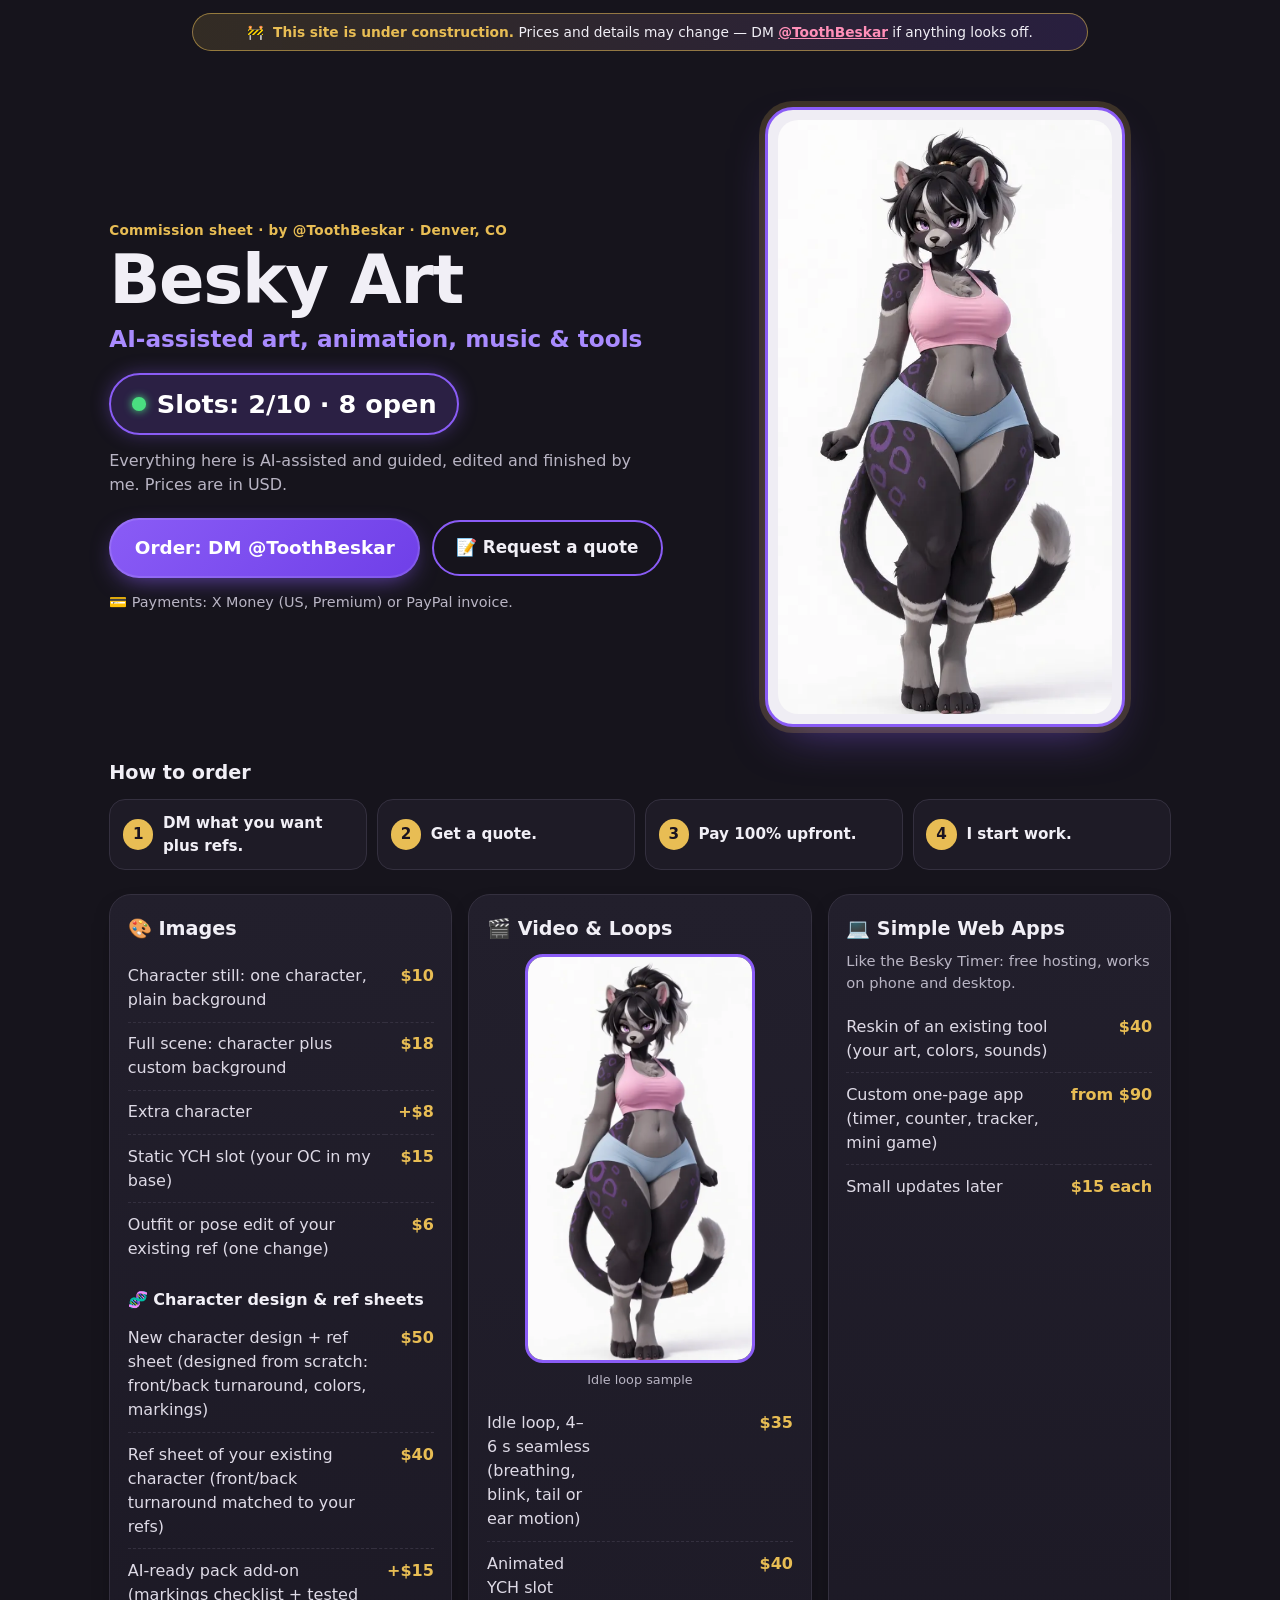
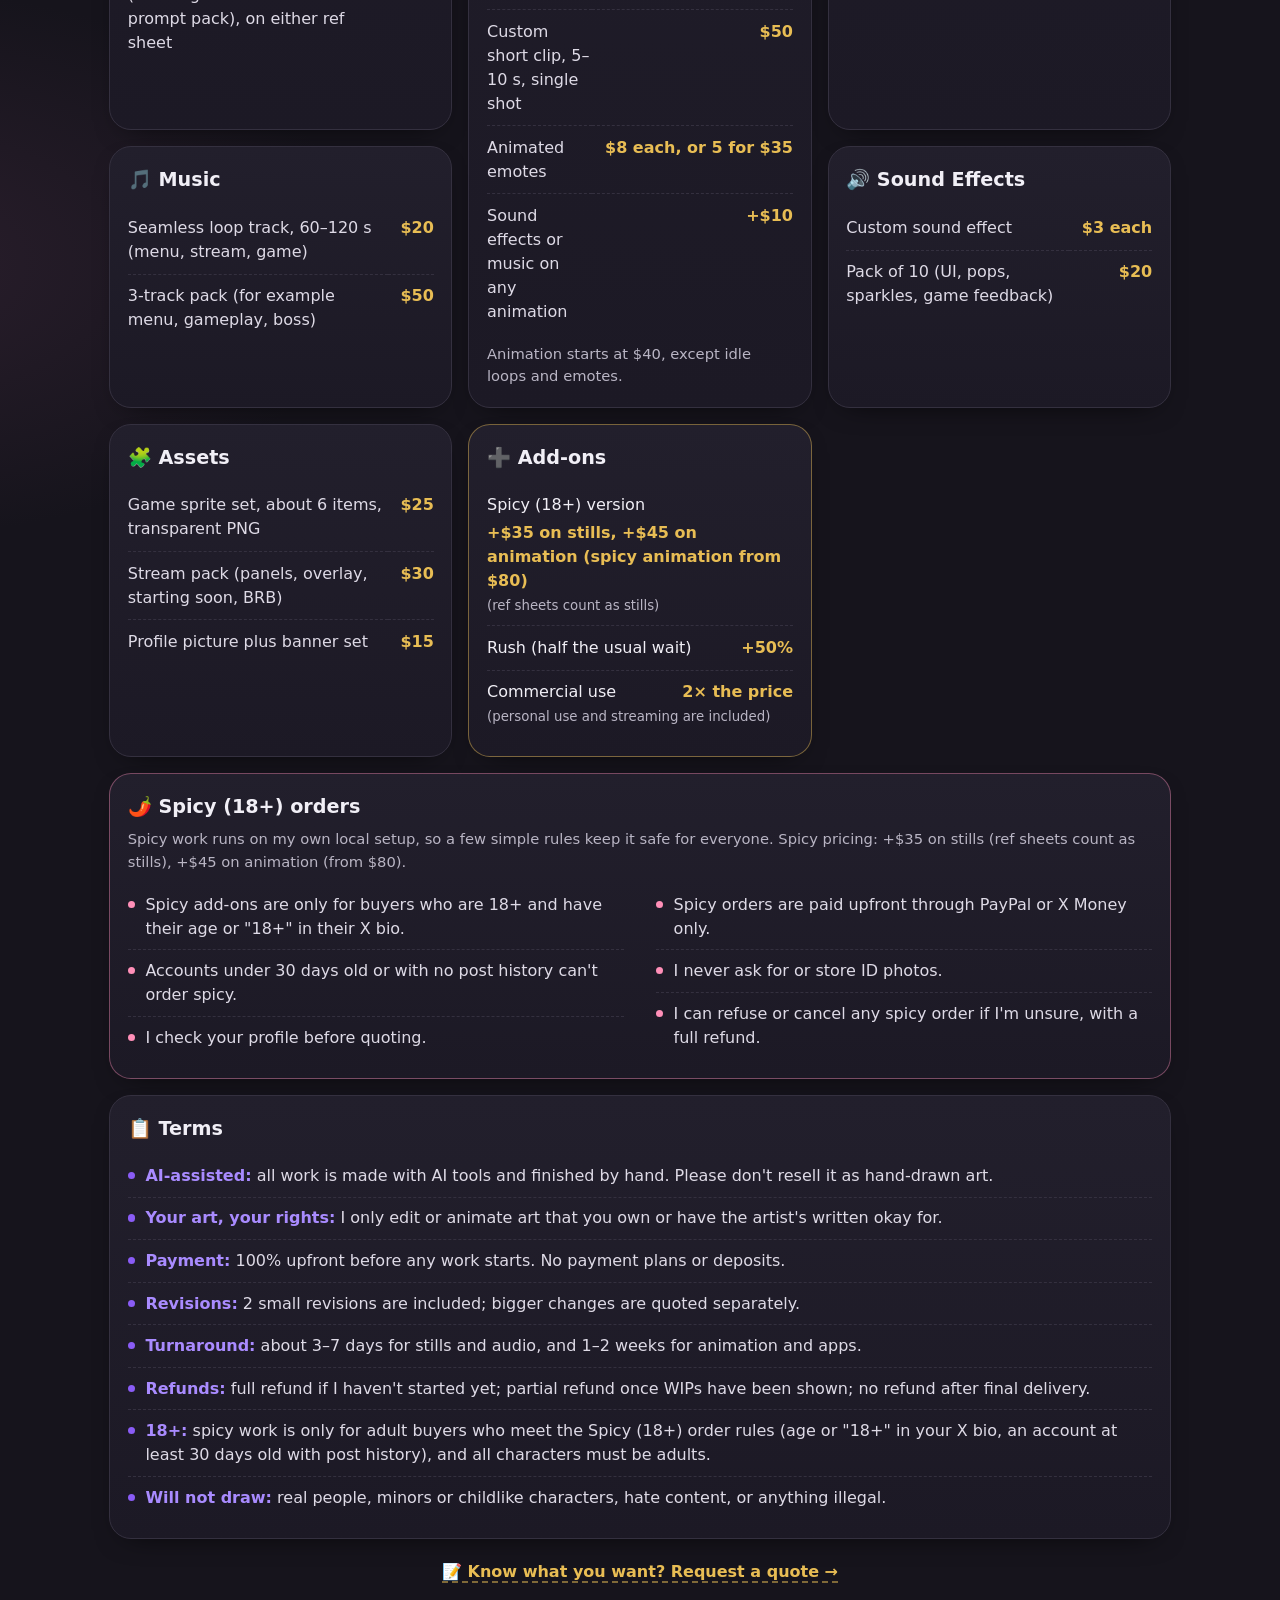
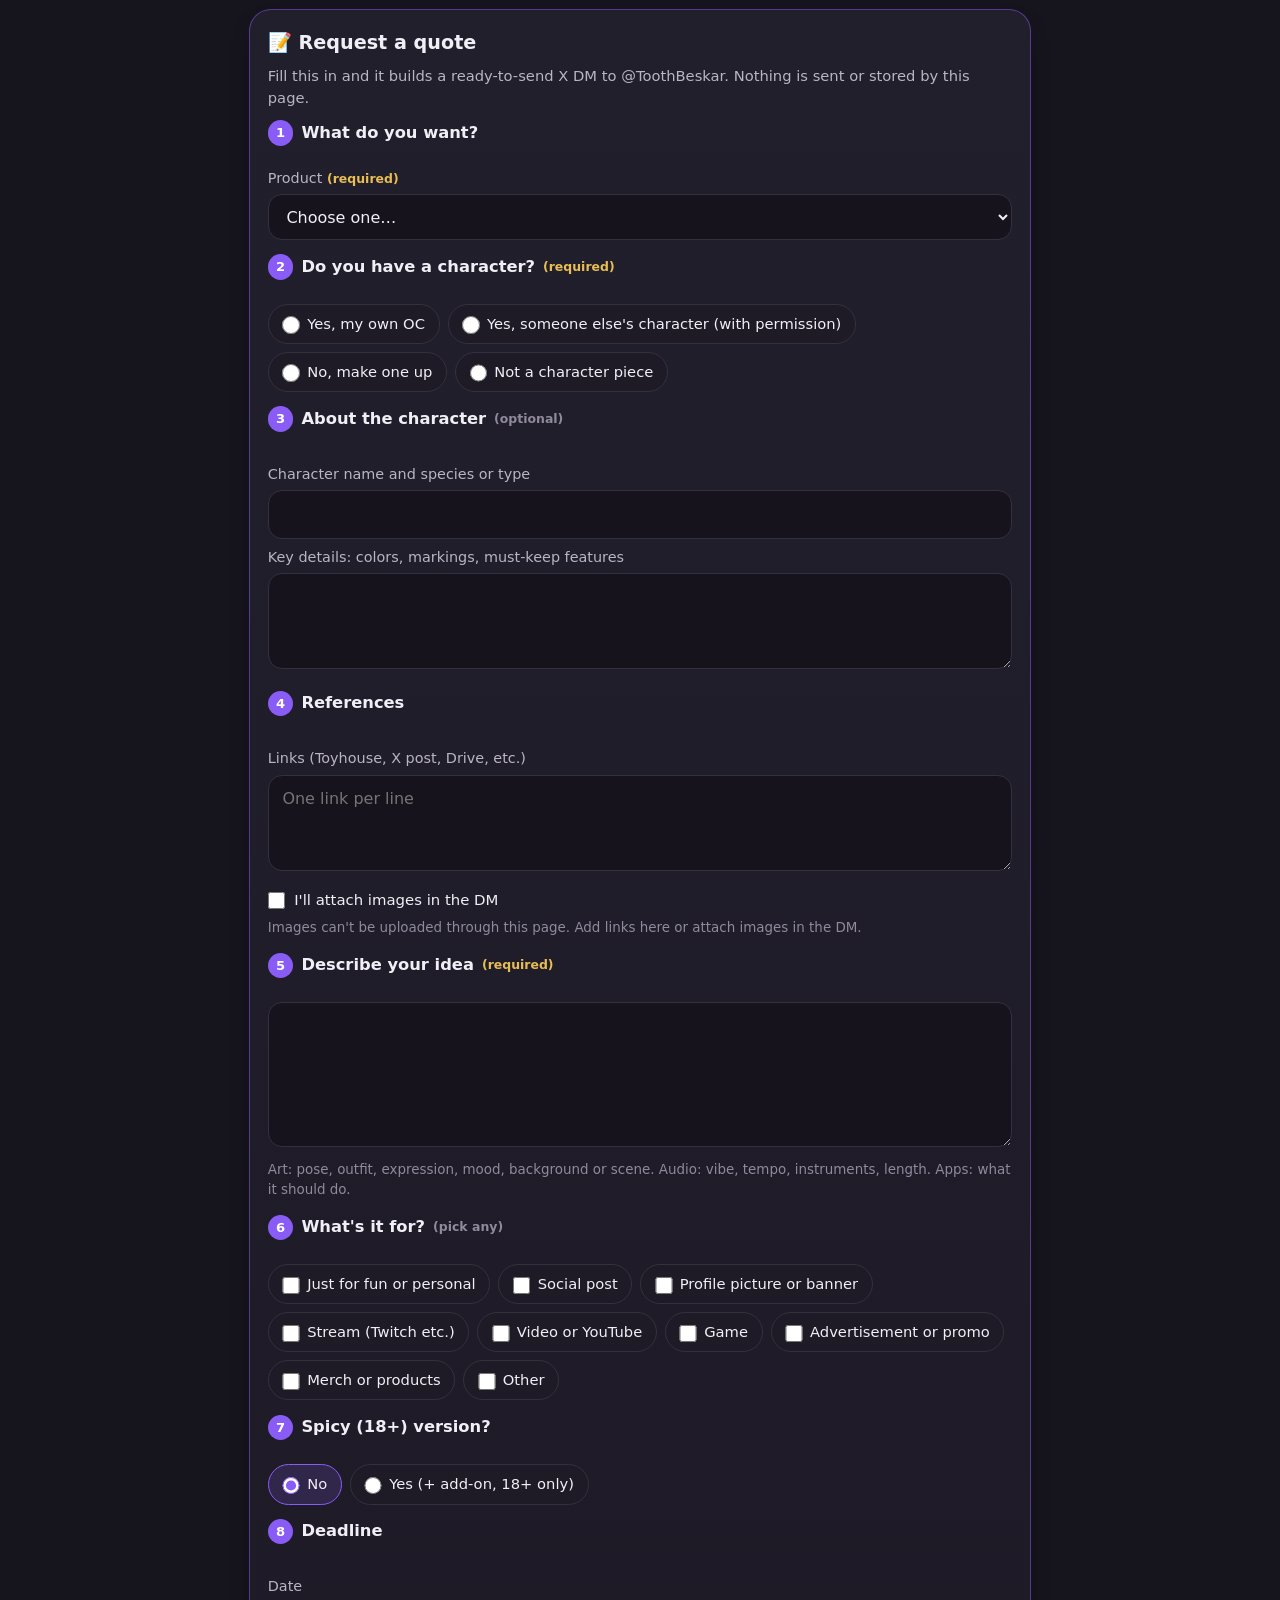
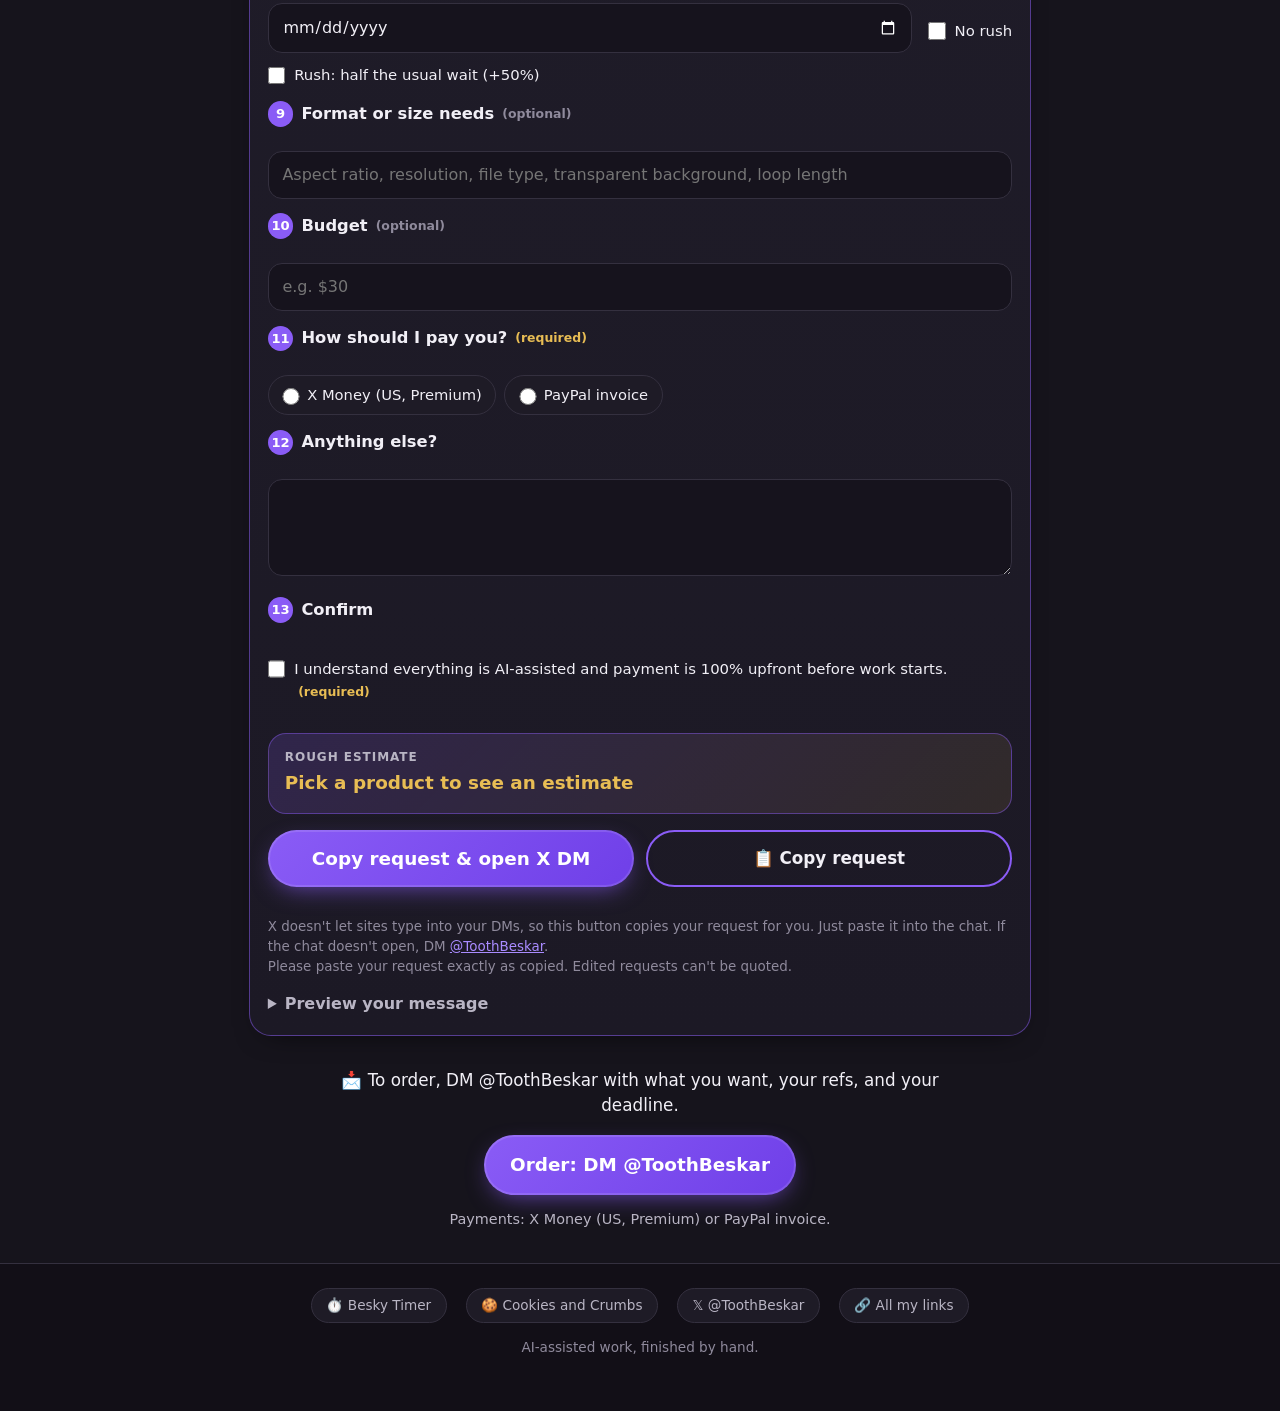
==== index.html @ c4a3418b "Add 'under construction' banner at top of page" ====
<!doctype html>
<html lang="en">
<head>
<meta charset="utf-8">
<meta name="viewport" content="width=device-width, initial-scale=1, viewport-fit=cover">
<title>Besky Art · Commissions</title>
<meta name="description" content="AI-assisted art, animation, music & tools by @ToothBeskar. Stills from $10, idle loops, YCHs, emotes, web apps, music, sound effects and assets. DM @ToothBeskar to order.">
<meta name="theme-color" content="#16141c">
<meta name="robots" content="index,follow">
<link rel="canonical" href="https://beskartooth.github.io/commissions/">
<link rel="icon" href="assets/icon.png" type="image/png">
<meta property="og:type" content="website">
<meta property="og:site_name" content="Besky Art">
<meta property="og:title" content="Besky Art · Commissions">
<meta property="og:description" content="AI-assisted art, animation, music & tools by @ToothBeskar. DM to order.">
<meta property="og:url" content="https://beskartooth.github.io/commissions/">
<meta property="og:image" content="https://beskartooth.github.io/commissions/assets/og-image.jpg?v=2">
<meta property="og:image:width" content="1200">
<meta property="og:image:height" content="630">
<meta property="og:image:alt" content="Besky Art commission sheet: AI-assisted art, animation, music & tools">
<meta name="twitter:card" content="summary_large_image">
<meta name="twitter:site" content="@ToothBeskar">
<meta name="twitter:creator" content="@ToothBeskar">
<meta name="twitter:title" content="Besky Art · Commissions">
<meta name="twitter:description" content="AI-assisted art, animation, music & tools by @ToothBeskar. DM to order.">
<meta name="twitter:image" content="https://beskartooth.github.io/commissions/assets/og-image.jpg?v=2">
<link rel="preload" as="image" href="assets/besky-hero-540.webp" imagesrcset="assets/besky-hero-540.webp 540w, assets/besky-hero.webp 720w" imagesizes="(min-width: 900px) 360px, 70vw">
<link rel="stylesheet" href="style.css">
</head>
<body>

<div class="construction" role="note"><span aria-hidden="true">🚧</span> <span><b>This site is under construction.</b> Prices and details may change — DM <a href="https://x.com/ToothBeskar" target="_blank" rel="noopener">@ToothBeskar</a> if anything looks off.</span></div>

<header class="hero">
  <div class="hero-text">
    <p class="kicker">Commission sheet · by @ToothBeskar · Denver, CO</p>
    <h1>Besky Art</h1>
    <p class="tagline">AI-assisted art, animation, music &amp; tools</p>
    <p class="slots" id="slots" aria-live="polite"><span class="slots-dot"></span><span id="slots-text">Slots: 2/10</span></p>
    <p class="lead">Everything here is AI-assisted and guided, edited and finished by me. Prices are in USD.</p>
    <div class="hero-actions">
      <a class="cta" href="https://x.com/ToothBeskar" target="_blank" rel="noopener">Order: DM @ToothBeskar</a>
      <a class="ghost" href="#quote">📝 Request a quote</a>
    </div>
    <p class="pay-note">💳 Payments: X Money (US, Premium) or PayPal invoice.</p>
  </div>
  <figure class="hero-art">
    <img src="assets/besky-hero-540.webp" srcset="assets/besky-hero-540.webp 540w, assets/besky-hero.webp 720w" sizes="(min-width: 900px) 360px, 70vw" width="540" height="960" alt="Besky, a charcoal-furred character with purple rosettes, a pink tank top and a gold tail band" fetchpriority="high">
  </figure>
</header>

<section class="steps" aria-label="How to order">
  <h2>How to order</h2>
  <ol>
    <li><span>1</span>DM what you want plus refs.</li>
    <li><span>2</span>Get a quote.</li>
    <li><span>3</span>Pay 100% upfront.</li>
    <li><span>4</span>I start work.</li>
  </ol>
</section>

<main class="grid">
  <section class="card">
    <h2>🎨 Images</h2>
    <table>
      <tr><td>Character still: one character, plain background</td><td>$10</td></tr>
      <tr><td>Full scene: character plus custom background</td><td>$18</td></tr>
      <tr><td>Extra character</td><td>+$8</td></tr>
      <tr><td>Static YCH slot (your OC in my base)</td><td>$15</td></tr>
      <tr><td>Outfit or pose edit of your existing ref (one change)</td><td>$6</td></tr>
    </table>
    <h3 class="subhead">🧬 Character design &amp; ref sheets</h3>
    <table>
      <tr><td>New character design + ref sheet (designed from scratch: front/back turnaround, colors, markings)</td><td>$50</td></tr>
      <tr><td>Ref sheet of your existing character (front/back turnaround matched to your refs)</td><td>$40</td></tr>
      <tr><td>AI-ready pack add-on (markings checklist + tested prompt pack), on either ref sheet</td><td>+$15</td></tr>
    </table>
  </section>

  <section class="card card-video">
    <h2>🎬 Video &amp; Loops</h2>
    <figure class="sample">
      <video src="assets/idle-loop.mp4" poster="assets/idle-loop-poster.webp" autoplay muted loop playsinline preload="auto" width="720" height="1280" aria-label="Idle loop sample"></video>
      <figcaption>Idle loop sample</figcaption>
    </figure>
    <table>
      <tr><td>Idle loop, 4–6 s seamless (breathing, blink, tail or ear motion)</td><td>$35</td></tr>
      <tr><td>Animated YCH slot</td><td>$40</td></tr>
      <tr><td>Custom short clip, 5–10 s, single shot</td><td>$50</td></tr>
      <tr><td>Animated emotes</td><td>$8 each, or 5 for $35</td></tr>
      <tr><td>Sound effects or music on any animation</td><td>+$10</td></tr>
    </table>
    <p class="sub note">Animation starts at $40, except idle loops and emotes.</p>
  </section>

  <section class="card">
    <h2>💻 Simple Web Apps</h2>
    <p class="sub">Like the Besky Timer: free hosting, works on phone and desktop.</p>
    <table>
      <tr><td>Reskin of an existing tool (your art, colors, sounds)</td><td>$40</td></tr>
      <tr><td>Custom one-page app (timer, counter, tracker, mini game)</td><td>from $90</td></tr>
      <tr><td>Small updates later</td><td>$15 each</td></tr>
    </table>
  </section>

  <section class="card">
    <h2>🎵 Music</h2>
    <table>
      <tr><td>Seamless loop track, 60–120 s (menu, stream, game)</td><td>$20</td></tr>
      <tr><td>3-track pack (for example menu, gameplay, boss)</td><td>$50</td></tr>
    </table>
  </section>

  <section class="card">
    <h2>🔊 Sound Effects</h2>
    <table>
      <tr><td>Custom sound effect</td><td>$3 each</td></tr>
      <tr><td>Pack of 10 (UI, pops, sparkles, game feedback)</td><td>$20</td></tr>
    </table>
  </section>

  <section class="card">
    <h2>🧩 Assets</h2>
    <table>
      <tr><td>Game sprite set, about 6 items, transparent PNG</td><td>$25</td></tr>
      <tr><td>Stream pack (panels, overlay, starting soon, BRB)</td><td>$30</td></tr>
      <tr><td>Profile picture plus banner set</td><td>$15</td></tr>
    </table>
  </section>

  <section class="card card-gold">
    <h2>➕ Add-ons</h2>
    <ul class="addons">
      <li><span>Spicy (18+) version</span><b>+$35 on stills, +$45 on animation (spicy animation from $80)</b><small>(ref sheets count as stills)</small></li>
      <li><span>Rush (half the usual wait)</span><b>+50%</b></li>
      <li><span>Commercial use</span><b>2× the price</b><small>(personal use and streaming are included)</small></li>
    </ul>
  </section>

  <section class="card card-spicy" id="spicy-rules" aria-labelledby="spicy-rules-title">
    <h2 id="spicy-rules-title">🌶️ Spicy (18+) orders</h2>
    <p class="sub">Spicy work runs on my own local setup, so a few simple rules keep it safe for everyone. Spicy pricing: +$35 on stills (ref sheets count as stills), +$45 on animation (from $80).</p>
    <ul class="terms">
      <li>Spicy add-ons are only for buyers who are 18+ and have their age or "18+" in their X bio.</li>
      <li>Accounts under 30 days old or with no post history can't order spicy.</li>
      <li>I check your profile before quoting.</li>
      <li>Spicy orders are paid upfront through PayPal or X Money only.</li>
      <li>I never ask for or store ID photos.</li>
      <li>I can refuse or cancel any spicy order if I'm unsure, with a full refund.</li>
    </ul>
  </section>

  <section class="card card-wide card-terms">
    <h2>📋 Terms</h2>
    <ul class="terms">
      <li><b>AI-assisted:</b> all work is made with AI tools and finished by hand. Please don't resell it as hand-drawn art.</li>
      <li><b>Your art, your rights:</b> I only edit or animate art that you own or have the artist's written okay for.</li>
      <li><b>Payment:</b> 100% upfront before any work starts. No payment plans or deposits.</li>
      <li><b>Revisions:</b> 2 small revisions are included; bigger changes are quoted separately.</li>
      <li><b>Turnaround:</b> about 3–7 days for stills and audio, and 1–2 weeks for animation and apps.</li>
      <li><b>Refunds:</b> full refund if I haven't started yet; partial refund once WIPs have been shown; no refund after final delivery.</li>
      <li><b>18+:</b> spicy work is only for adult buyers who meet the Spicy (18+) order rules (age or "18+" in your X bio, an account at least 30 days old with post history), and all characters must be adults.</li>
      <li><b>Will not draw:</b> real people, minors or childlike characters, hate content, or anything illegal.</li>
    </ul>
  </section>
</main>

<p class="to-quote"><a href="#quote">📝 Know what you want? Request a quote →</a></p>

<section class="quote" id="quote" aria-labelledby="quote-title">
  <div class="card quote-card">
    <h2 id="quote-title">📝 Request a quote</h2>
    <p class="sub">Fill this in and it builds a ready-to-send X DM to @ToothBeskar. Nothing is sent or stored by this page.</p>
    <form id="quote-form" novalidate>

      <fieldset class="q">
        <legend><span class="qn">1</span> What do you want?</legend>
        <label for="q-product">Product <span class="req">(required)</span></label>
        <select id="q-product" name="product" required>
          <option value="">Choose one…</option>
          <optgroup label="🎨 Images">
            <option value="img-still">Character still: one character, plain background</option>
            <option value="img-scene">Full scene: character plus custom background</option>
            <option value="img-ych">Static YCH slot (your OC in my base)</option>
            <option value="img-edit">Outfit or pose edit of your existing ref (one change)</option>
            <option value="img-design">New character design + ref sheet (designed from scratch: front/back turnaround, colors, markings)</option>
            <option value="img-refsheet">Ref sheet of your existing character (front/back turnaround matched to your refs)</option>
          </optgroup>
          <optgroup label="🎬 Video &amp; Loops">
            <option value="vid-idle">Idle loop, 4–6 s seamless (breathing, blink, tail or ear motion)</option>
            <option value="vid-ych">Animated YCH slot</option>
            <option value="vid-clip">Custom short clip, 5–10 s, single shot</option>
            <option value="vid-emote">Animated emotes</option>
          </optgroup>
          <optgroup label="💻 Simple Web Apps">
            <option value="app-reskin">Reskin of an existing tool (your art, colors, sounds)</option>
            <option value="app-custom">Custom one-page app (timer, counter, tracker, mini game)</option>
            <option value="app-update">Small updates later</option>
          </optgroup>
          <optgroup label="🎵 Music">
            <option value="mus-loop">Seamless loop track, 60–120 s (menu, stream, game)</option>
            <option value="mus-pack">3-track pack (for example menu, gameplay, boss)</option>
          </optgroup>
          <optgroup label="🔊 Sound Effects">
            <option value="sfx-one">Custom sound effect</option>
            <option value="sfx-pack">Pack of 10 (UI, pops, sparkles, game feedback)</option>
          </optgroup>
          <optgroup label="🧩 Assets">
            <option value="ast-sprite">Game sprite set, about 6 items, transparent PNG</option>
            <option value="ast-stream">Stream pack (panels, overlay, starting soon, BRB)</option>
            <option value="ast-pfp">Profile picture plus banner set</option>
          </optgroup>
          <optgroup label="❓ Other or not sure">
            <option value="other">Other or not sure</option>
          </optgroup>
        </select>
        <div class="field" id="qty-wrap" hidden>
          <label for="q-qty" id="qty-label">How many?</label>
          <input id="q-qty" name="qty" type="number" inputmode="numeric" min="1" max="99" step="1" value="1">
          <p class="hint" id="qty-hint"></p>
        </div>
        <label class="check" id="ai-wrap" hidden><input type="checkbox" id="q-ai" name="ai"> <span>Add the AI-ready pack (markings checklist + tested prompt pack) (+$15)</span></label>
        <label class="check" id="av-wrap" hidden><input type="checkbox" id="q-av" name="av"> <span>Add sound effects or music to the animation (+$10)</span></label>
      </fieldset>

      <fieldset class="q">
        <legend><span class="qn">2</span> Do you have a character? <span class="req">(required)</span></legend>
        <div class="choices">
          <label class="pill"><input type="radio" name="character" value="Yes, my own OC" required> Yes, my own OC</label>
          <label class="pill"><input type="radio" name="character" value="Yes, someone else's character (with permission)"> Yes, someone else's character (with permission)</label>
          <label class="pill"><input type="radio" name="character" value="No, make one up"> No, make one up</label>
          <label class="pill"><input type="radio" name="character" value="Not a character piece"> Not a character piece</label>
        </div>
        <label class="check" id="perm-wrap" hidden><input type="checkbox" id="q-perm" name="perm"> <span>I have the owner's permission <span class="req">(required)</span></span></label>
      </fieldset>

      <fieldset class="q" id="char-fields">
        <legend><span class="qn">3</span> About the character <span class="opt">(optional)</span></legend>
        <label for="q-name">Character name and species or type</label>
        <input id="q-name" name="name" type="text" maxlength="120" autocomplete="off">
        <label for="q-details">Key details: colors, markings, must-keep features</label>
        <textarea id="q-details" name="details" rows="3" maxlength="1500"></textarea>
      </fieldset>

      <fieldset class="q">
        <legend><span class="qn">4</span> References</legend>
        <label for="q-refs">Links (Toyhouse, X post, Drive, etc.)</label>
        <textarea id="q-refs" name="refs" rows="3" maxlength="1500" placeholder="One link per line"></textarea>
        <label class="check"><input type="checkbox" id="q-attach" name="attach"> <span>I'll attach images in the DM</span></label>
        <p class="hint">Images can't be uploaded through this page. Add links here or attach images in the DM.</p>
      </fieldset>

      <fieldset class="q">
        <legend><span class="qn">5</span> Describe your idea <span class="req">(required)</span></legend>
        <label for="q-idea" class="sr-only">Describe your idea</label>
        <textarea id="q-idea" name="idea" rows="5" maxlength="3000" required aria-describedby="idea-hint"></textarea>
        <p class="hint" id="idea-hint">Art: pose, outfit, expression, mood, background or scene. Audio: vibe, tempo, instruments, length. Apps: what it should do.</p>
      </fieldset>

      <fieldset class="q">
        <legend><span class="qn">6</span> What's it for? <span class="opt">(pick any)</span></legend>
        <div class="choices">
          <label class="pill"><input type="checkbox" name="use" value="Just for fun or personal"> Just for fun or personal</label>
          <label class="pill"><input type="checkbox" name="use" value="Social post"> Social post</label>
          <label class="pill"><input type="checkbox" name="use" value="Profile picture or banner"> Profile picture or banner</label>
          <label class="pill"><input type="checkbox" name="use" value="Stream (Twitch etc.)"> Stream (Twitch etc.)</label>
          <label class="pill"><input type="checkbox" name="use" value="Video or YouTube"> Video or YouTube</label>
          <label class="pill"><input type="checkbox" name="use" value="Game" data-commercial> Game</label>
          <label class="pill"><input type="checkbox" name="use" value="Advertisement or promo" data-commercial> Advertisement or promo</label>
          <label class="pill"><input type="checkbox" name="use" value="Merch or products" data-commercial> Merch or products</label>
          <label class="pill"><input type="checkbox" name="use" value="Other"> Other</label>
        </div>
        <p class="notice" id="commercial-note" role="status" hidden>💼 Commercial use is 2× the price.</p>
      </fieldset>

      <fieldset class="q">
        <legend><span class="qn">7</span> Spicy (18+) version?</legend>
        <div class="choices">
          <label class="pill"><input type="radio" name="spicy" value="no" checked> No</label>
          <label class="pill"><input type="radio" name="spicy" value="yes"> Yes (+ add-on, 18+ only)</label>
        </div>
        <div class="spicy-checks" id="spicy-checks" hidden>
          <p class="hint">Quick checks for spicy orders. I look at your profile before quoting, and I never ask for ID. <a href="#spicy-rules">See the rules</a>.</p>
          <label class="check" id="adult-wrap" hidden><input type="checkbox" id="q-adult" name="adult"> <span>I am 18+ and all characters are adults. <span class="req">(required)</span></span></label>
          <label class="check" id="bio-wrap" hidden><input type="checkbox" id="q-bio" name="bio"> <span>My X bio shows my age or 18+ <span class="req">(required)</span></span></label>
          <label class="check" id="acct-wrap" hidden><input type="checkbox" id="q-acct" name="acct"> <span>My X account is at least 30 days old <span class="req">(required)</span></span></label>
          <div class="field" id="handle-wrap" hidden>
            <label for="q-handle">Your X handle <span class="req">(required for spicy)</span></label>
            <input id="q-handle" name="handle" type="text" inputmode="text" autocomplete="off" autocapitalize="off" spellcheck="false" maxlength="16" placeholder="@yourhandle" pattern="@?[A-Za-z0-9_]{1,15}" title="Your X handle, like @yourhandle (letters, numbers or _ only)">
          </div>
        </div>
      </fieldset>

      <fieldset class="q">
        <legend><span class="qn">8</span> Deadline</legend>
        <div class="row">
          <div class="field grow">
            <label for="q-date">Date</label>
            <input id="q-date" name="date" type="date">
          </div>
          <label class="check"><input type="checkbox" id="q-norush" name="norush"> <span>No rush</span></label>
        </div>
        <label class="check"><input type="checkbox" id="q-rush" name="rush"> <span>Rush: half the usual wait (+50%)</span></label>
      </fieldset>

      <fieldset class="q">
        <legend><span class="qn">9</span> Format or size needs <span class="opt">(optional)</span></legend>
        <label for="q-format" class="sr-only">Format or size needs</label>
        <input id="q-format" name="format" type="text" maxlength="300" placeholder="Aspect ratio, resolution, file type, transparent background, loop length">
      </fieldset>

      <fieldset class="q">
        <legend><span class="qn">10</span> Budget <span class="opt">(optional)</span></legend>
        <label for="q-budget" class="sr-only">Budget</label>
        <input id="q-budget" name="budget" type="text" maxlength="60" placeholder="e.g. $30">
      </fieldset>

      <fieldset class="q">
        <legend><span class="qn">11</span> How should I pay you? <span class="req">(required)</span></legend>
        <div class="choices">
          <label class="pill"><input type="radio" name="pay" value="X Money (US, Premium)" required> X Money (US, Premium)</label>
          <label class="pill"><input type="radio" name="pay" value="PayPal invoice"> PayPal invoice</label>
        </div>
      </fieldset>

      <fieldset class="q">
        <legend><span class="qn">12</span> Anything else?</legend>
        <label for="q-notes" class="sr-only">Anything else?</label>
        <textarea id="q-notes" name="notes" rows="3" maxlength="1500"></textarea>
      </fieldset>

      <fieldset class="q">
        <legend><span class="qn">13</span> Confirm</legend>
        <label class="check"><input type="checkbox" id="q-ack" name="ack" required> <span>I understand everything is AI-assisted and payment is 100% upfront before work starts. <span class="req">(required)</span></span></label>
      </fieldset>

      <div class="estimate" id="estimate" aria-live="polite">
        <span class="est-label">Rough estimate</span>
        <strong id="est-text">Pick a product to see an estimate</strong>
        <small id="est-detail"></small>
      </div>

      <p class="form-error" id="form-error" role="alert" hidden></p>
      <p class="notice" id="trim-note" hidden></p>

      <div class="actions">
        <button type="submit" class="cta">Copy request &amp; open X DM</button>
        <button type="button" class="ghost" id="copy-btn">📋 Copy request</button>
      </div>
      <p class="copy-status" id="copy-status" role="status" aria-live="polite"></p>
      <p class="hint fallback">X doesn't let sites type into your DMs, so this button copies your request for you. Just paste it into the chat. If the chat doesn't open, DM <a href="https://x.com/ToothBeskar" target="_blank" rel="noopener">@ToothBeskar</a>.<br>Please paste your request exactly as copied. Edited requests can't be quoted.</p>

      <details class="preview">
        <summary>Preview your message</summary>
        <pre id="dm-preview"></pre>
      </details>
    </form>
  </div>
</section>

<section class="order">
  <p>📩 To order, DM @ToothBeskar with what you want, your refs, and your deadline.</p>
  <a class="cta" href="https://x.com/ToothBeskar" target="_blank" rel="noopener">Order: DM @ToothBeskar</a>
  <p class="pay-note">Payments: X Money (US, Premium) or PayPal invoice.</p>
</section>

<footer>
  <nav>
    <a href="https://beskartooth.github.io/Besky-Timer/">⏱️ Besky Timer</a>
    <a href="https://beskartooth.github.io/cookies-and-crumbs/">🍪 Cookies and Crumbs</a>
    <a href="https://x.com/ToothBeskar" target="_blank" rel="noopener">𝕏 @ToothBeskar</a>
    <a href="https://beskartooth.github.io/">🔗 All my links</a>
  </nav>
  <p>AI-assisted work, finished by hand.</p>
</footer>
<script src="pricing.js" defer></script>
<script src="quote.js" defer></script>
<script>
/* Live slots: edit slots.json ({"taken":N,"total":M,"open":true/false}) to update. */
fetch('slots.json?'+Date.now()).then(function(r){return r.json()}).then(function(d){
  var el=document.getElementById('slots'),t=document.getElementById('slots-text');
  var full=!d.open||d.taken>=d.total;
  t.textContent=full?('Slots full: '+d.taken+'/'+d.total+' · commissions closed for now'):('Slots: '+d.taken+'/'+d.total+' · '+(d.total-d.taken)+' open');
  el.classList.toggle('full',full);
}).catch(function(){});
</script>
</body>
</html>
---- style.css ----
:root{
  --bg:#16141c; --bg2:#1e1b26; --card:#221f2c; --line:#34303f;
  --text:#f1eff6; --soft:#b9b5c4; --gray:#8f8a9c;
  --purple:#8a5cf6; --purple2:#a98bff; --gold:#e8bd54; --pink:#ff8fb8;
  --r:22px;
}
*{box-sizing:border-box}
html{-webkit-text-size-adjust:100%}
body{margin:0;background:radial-gradient(1200px 600px at 80% -10%,#2a2140 0%,transparent 60%),radial-gradient(900px 500px at -10% 30%,#2a1e2c 0%,transparent 55%),var(--bg);
  color:var(--text);font:16px/1.5 ui-rounded,"SF Pro Rounded","Nunito","Segoe UI",system-ui,-apple-system,Roboto,sans-serif;}
a{color:var(--purple2)}
.topbar{font-size:.8rem;color:var(--soft);text-align:center;padding:.5rem 1rem;background:#120f17;border-bottom:1px solid var(--line)}
.badge18{display:inline-block;background:var(--pink);color:#1a1020;font-weight:800;border-radius:999px;padding:.05rem .5rem;font-size:.75rem;margin-right:.3rem;vertical-align:1px}
.hero{max-width:1100px;margin:0 auto;padding:2rem 1.2rem 1rem;display:grid;gap:1.5rem;align-items:center}
.kicker{margin:0;color:var(--gold);font-size:.85rem;font-weight:700;letter-spacing:.02em}
h1{font-size:clamp(2.4rem,9vw,4.2rem);line-height:1.05;margin:.3rem 0 .4rem;letter-spacing:-.02em}
.tagline{font-size:clamp(1.1rem,4.4vw,1.45rem);color:var(--purple2);font-weight:700;margin:0 0 .6rem}
.lead{color:var(--soft);margin:0 0 1.3rem;max-width:34rem}
.cta{display:inline-block;background:linear-gradient(135deg,var(--purple),#6f3fe8);color:#fff;text-decoration:none;font-weight:800;font-size:1.15rem;
  padding:1rem 1.6rem;border-radius:999px;box-shadow:0 8px 24px -8px rgba(138,92,246,.7),inset 0 0 0 2px rgba(255,255,255,.12);transition:transform .15s}
.cta:hover,.cta:focus-visible{transform:translateY(-2px)}
.cta:focus-visible{outline:3px solid var(--gold);outline-offset:3px}
.pay-note{color:var(--soft);font-size:.9rem;margin:.9rem 0 0}
.hero-art{margin:0 auto;width:min(70vw,340px);background:#efedf4;border-radius:28px;padding:10px;border:3px solid var(--purple);
  box-shadow:0 0 0 6px rgba(232,189,84,.18),0 20px 50px -20px rgba(138,92,246,.6)}
.hero-art img{display:block;width:100%;height:auto;border-radius:20px}
.steps{max-width:1100px;margin:1rem auto 0;padding:0 1.2rem}
.steps h2,.card h2{font-size:1.2rem;margin:0 0 .7rem}
.steps ol{list-style:none;margin:0;padding:0;display:grid;grid-template-columns:1fr 1fr;gap:.6rem}
.steps li{background:var(--bg2);border:1px solid var(--line);border-radius:16px;padding:.75rem .8rem;display:flex;gap:.6rem;align-items:center;font-weight:600;font-size:.95rem}
.steps li span{flex:none;width:1.9rem;height:1.9rem;border-radius:50%;display:grid;place-items:center;background:var(--gold);color:#1a1420;font-weight:900}
.grid{max-width:1100px;margin:1.5rem auto;padding:0 1.2rem;display:grid;gap:1rem}
.card{background:linear-gradient(180deg,var(--card),#1c1925);border:1px solid var(--line);border-radius:var(--r);padding:1.2rem 1.1rem;box-shadow:0 10px 30px -18px #000}
.card h2{color:var(--text)}
.sub{color:var(--soft);margin:-.3rem 0 .7rem;font-size:.92rem}
table{width:100%;border-collapse:collapse}
td{padding:.6rem 0;border-top:1px dashed var(--line);vertical-align:top}
tr:first-child td{border-top:0}
td:last-child{text-align:right;white-space:nowrap;padding-left:.8rem;font-weight:800;color:var(--gold)}
td:first-child{color:#dedae6}
.sample{margin:0 0 .8rem;position:relative}
.sample video{display:block;width:100%;max-width:260px;margin:0 auto;aspect-ratio:9/16;height:auto;object-fit:cover;border-radius:18px;background:#efedf4;border:3px solid var(--purple)}
.sample figcaption{text-align:center;font-size:.8rem;color:var(--soft);margin-top:.4rem}
.card-gold{border-color:rgba(232,189,84,.45)}
.addons,.terms{list-style:none;margin:0;padding:0}
.addons li{display:flex;flex-wrap:wrap;justify-content:space-between;gap:.2rem .8rem;padding:.6rem 0;border-top:1px dashed var(--line)}
.addons li:first-child{border-top:0}
.addons b{color:var(--gold)}
.addons small{flex-basis:100%;color:var(--soft)}
.terms li{padding:.55rem 0 .55rem 1.1rem;position:relative;color:#dedae6;border-top:1px dashed var(--line)}
.terms li:first-child{border-top:0}
.terms li::before{content:"";position:absolute;left:0;top:1.05rem;width:.45rem;height:.45rem;border-radius:50%;background:var(--purple)}
.terms b{color:var(--purple2)}
.order{text-align:center;max-width:700px;margin:2rem auto;padding:0 1.2rem}
.order p:first-child{font-size:1.05rem}
footer{border-top:1px solid var(--line);padding:1.5rem 1.2rem 2.5rem;text-align:center;color:var(--gray);font-size:.85rem;background:#120f17}
footer nav{display:flex;flex-wrap:wrap;justify-content:center;gap:.6rem 1.2rem;margin-bottom:.8rem}
footer nav a{color:var(--soft);text-decoration:none;background:var(--bg2);border:1px solid var(--line);border-radius:999px;padding:.4rem .9rem}
footer nav a:hover{color:var(--text);border-color:var(--purple)}
@media (min-width:700px){
  .steps ol{grid-template-columns:repeat(4,1fr)}
  .grid{grid-template-columns:1fr 1fr}
  .card-wide{grid-column:1/-1}
}
@media (min-width:900px){
  .hero{grid-template-columns:1.3fr 1fr;padding-top:3.5rem}
  .hero-art{width:360px}
  .grid{grid-template-columns:repeat(3,1fr)}
  .card-video{grid-row:span 2}
  .sample video{max-width:230px}
}
@media (prefers-reduced-motion:reduce){.cta{transition:none}}
/* hero buttons */
.hero-actions{display:flex;flex-wrap:wrap;gap:.7rem;align-items:center}
.ghost{display:inline-block;font:inherit;font-weight:800;font-size:1.05rem;color:var(--text);background:transparent;border:2px solid var(--purple);border-radius:999px;padding:.85rem 1.4rem;text-decoration:none;cursor:pointer;transition:transform .15s,background .15s}
.ghost:hover,.ghost:focus-visible{background:rgba(138,92,246,.15);transform:translateY(-2px)}
.ghost:focus-visible{outline:3px solid var(--gold);outline-offset:3px}
button.cta{border:0;cursor:pointer;font-family:inherit}
.to-quote{max-width:1100px;margin:-.2rem auto 0;padding:0 1.2rem;text-align:center}
.to-quote a{color:var(--gold);font-weight:800;text-decoration:none;border-bottom:2px dashed rgba(232,189,84,.5)}
/* quote form */
.quote{max-width:820px;margin:1.6rem auto 0;padding:0 1.2rem;scroll-margin-top:1rem}
.quote-card{border-color:rgba(138,92,246,.5)}
.q{border:0;margin:0;padding:.9rem 0;min-width:0}
.q:first-of-type{padding-top:.3rem}
.check .req{margin-left:.25rem}
.q[hidden]{display:none}
legend{font-weight:800;font-size:1.02rem;padding:0;margin-bottom:.6rem;display:flex;align-items:center;gap:.5rem;flex-wrap:wrap}
.qn{flex:none;width:1.6rem;height:1.6rem;border-radius:50%;display:inline-grid;place-items:center;background:var(--purple);color:#fff;font-size:.82rem}
.req{color:var(--gold);font-weight:600;font-size:.78rem}
.opt{color:var(--gray);font-weight:600;font-size:.78rem}
.q label:not(.pill):not(.check){display:block;font-size:.9rem;color:var(--soft);margin:.5rem 0 .3rem}
input[type=text],input[type=number],input[type=date],select,textarea{width:100%;font:inherit;font-size:16px;color:var(--text);background:#16131d;border:1.5px solid var(--line);border-radius:14px;padding:.7rem .85rem;color-scheme:dark}
textarea{resize:vertical;min-height:4.5rem}
input:focus,select:focus,textarea:focus{outline:none;border-color:var(--purple);box-shadow:0 0 0 3px rgba(138,92,246,.3)}
input:disabled{opacity:.45}
input[type=number]{max-width:8rem}
optgroup{background:#16131d;color:var(--gold)}
option{color:var(--text)}
.choices{display:flex;flex-wrap:wrap;gap:.5rem}
.pill{display:inline-flex;align-items:center;gap:.45rem;background:var(--bg2);border:1.5px solid var(--line);border-radius:999px;padding:.5rem .85rem;font-size:.92rem;cursor:pointer}
.pill:has(input:checked){border-color:var(--purple);background:rgba(138,92,246,.16)}
.check{display:flex;align-items:flex-start;gap:.55rem;margin:.7rem 0 0;font-size:.93rem;cursor:pointer}
.check[hidden]{display:none}
input[type=radio],input[type=checkbox]{accent-color:var(--purple);width:1.1rem;height:1.1rem;flex:none;margin:.15rem 0 0}
.row{display:flex;flex-wrap:wrap;gap:.4rem 1rem;align-items:flex-end}
.row .grow{flex:1 1 12rem}
.row .check{margin-bottom:.7rem}
.hint{color:var(--gray);font-size:.84rem;margin:.4rem 0 0}
.notice{background:rgba(232,189,84,.1);border:1px solid rgba(232,189,84,.45);color:var(--gold);border-radius:12px;padding:.55rem .8rem;margin:.7rem 0 0;font-weight:700;font-size:.9rem}
.notice[hidden],.form-error[hidden]{display:none}
.form-error{background:rgba(255,99,132,.1);border:1px solid rgba(255,99,132,.5);color:#ffb3c4;border-radius:12px;padding:.6rem .8rem;font-weight:700;font-size:.92rem}
.estimate{margin:1rem 0;background:linear-gradient(135deg,rgba(138,92,246,.18),rgba(232,189,84,.1));border:1px solid rgba(138,92,246,.45);border-radius:18px;padding:.9rem 1rem;display:grid;gap:.15rem}
.est-label{font-size:.75rem;text-transform:uppercase;letter-spacing:.08em;color:var(--soft);font-weight:800}
.estimate strong{font-size:1.15rem;color:var(--gold)}
.estimate small{color:var(--soft)}
.actions{display:flex;flex-wrap:wrap;gap:.7rem;margin-top:1rem}
.actions .cta,.actions .ghost{flex:1 1 14rem;text-align:center}
.copy-status{min-height:1.2em;margin:.6rem 0 0;color:var(--purple2);font-weight:700;font-size:.92rem}
.fallback{margin-top:.2rem}
.preview{margin-top:.9rem}
.preview summary{cursor:pointer;color:var(--soft);font-weight:700}
.preview pre{white-space:pre-wrap;word-break:break-word;background:#16131d;border:1px solid var(--line);border-radius:14px;padding:.8rem;font-size:.85rem;color:#dedae6;max-height:22rem;overflow:auto}
.sr-only{position:absolute!important;width:1px;height:1px;padding:0;margin:-1px;overflow:hidden;clip:rect(0,0,0,0);white-space:nowrap;border:0}

.slots{display:inline-flex;align-items:center;gap:.7rem;margin:.4rem 0 .9rem;padding:.6rem 1.3rem;border-radius:999px;background:rgba(138,92,246,.18);border:2px solid var(--purple);font-weight:900;font-size:clamp(1.25rem,4.5vw,1.6rem);color:#fff;box-shadow:0 0 18px rgba(138,92,246,.35)}
.slots-dot{width:.85rem;height:.85rem;border-radius:50%;background:#4ade80;box-shadow:0 0 8px #4ade80}
.slots.full{background:rgba(255,143,184,.12);border-color:var(--pink)}
.slots.full .slots-dot{background:var(--pink);box-shadow:0 0 8px var(--pink)}

/* spicy rules + checks */
.card-spicy{border-color:rgba(255,143,184,.4)}
.card-spicy .terms li::before{background:var(--pink)}
.card-video .note{margin:.6rem 0 0}
.spicy-checks{margin-top:.6rem;padding:.7rem .85rem;border:1px dashed rgba(255,143,184,.45);border-radius:14px;background:rgba(255,143,184,.05)}
.spicy-checks[hidden]{display:none}
.spicy-checks .hint{margin:0 0 .2rem}
.spicy-checks .hint a{color:var(--purple2)}
.field[hidden]{display:none}
@media (min-width:700px){.card-spicy{grid-column:1/-1}}
@media (min-width:900px){.card-spicy .terms{columns:2;column-gap:2rem}.card-spicy .terms li{break-inside:avoid}.card-spicy .terms li:nth-child(4){border-top:0}}

.subhead{font-size:1rem;margin:1.1rem 0 .3rem;color:var(--text)}

/* Under-construction banner (remove this block + the .construction div in index.html when done) */
.construction{display:flex;gap:.55rem;align-items:center;justify-content:center;max-width:56rem;margin:.8rem auto 0;width:calc(100% - 2rem);box-sizing:border-box;
  padding:.55rem 1rem;border-radius:999px;border:1px solid rgba(232,189,84,.55);background:linear-gradient(90deg,rgba(232,189,84,.14),rgba(138,92,246,.16));
  color:var(--text);font-size:.86rem;line-height:1.35;text-align:center}
.construction b{color:var(--gold)}
.construction a{color:var(--pink);font-weight:700}
@media (max-width:520px){.construction{border-radius:16px;font-size:.8rem;text-align:left;justify-content:flex-start}}
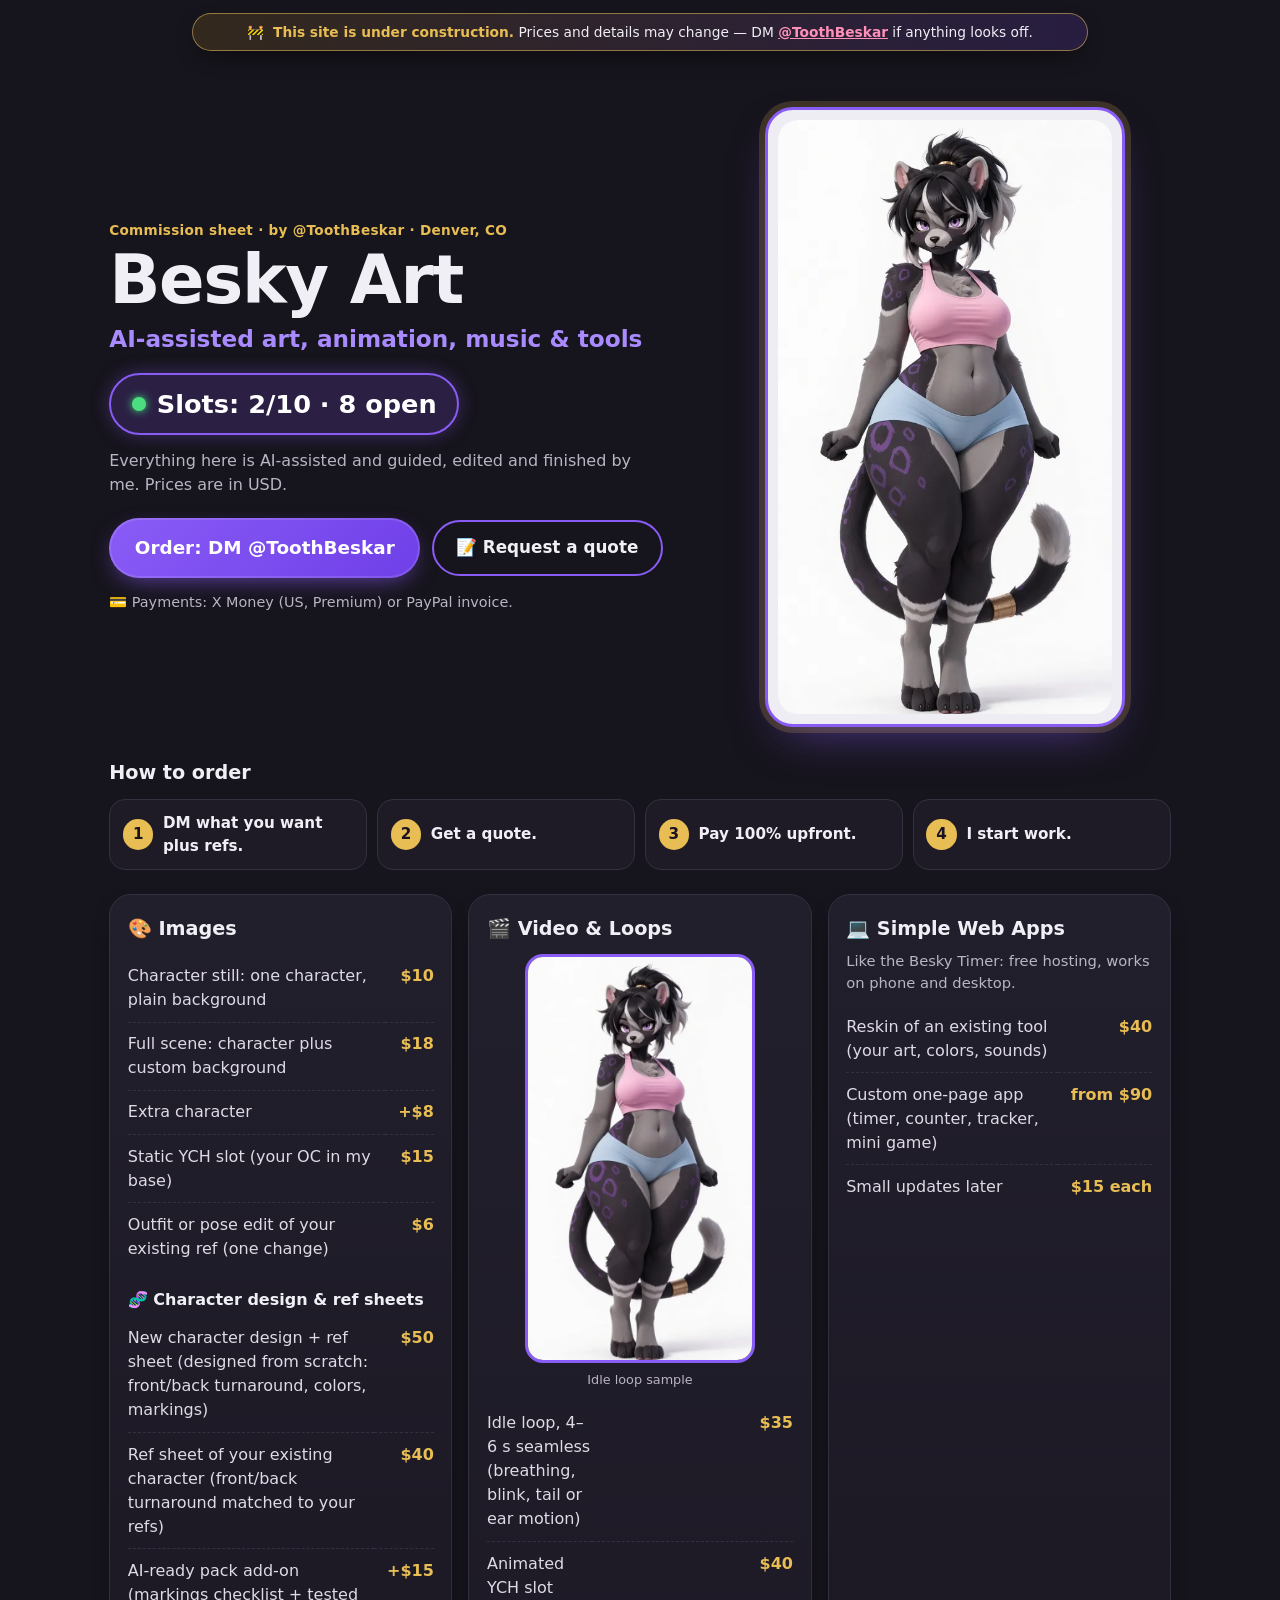
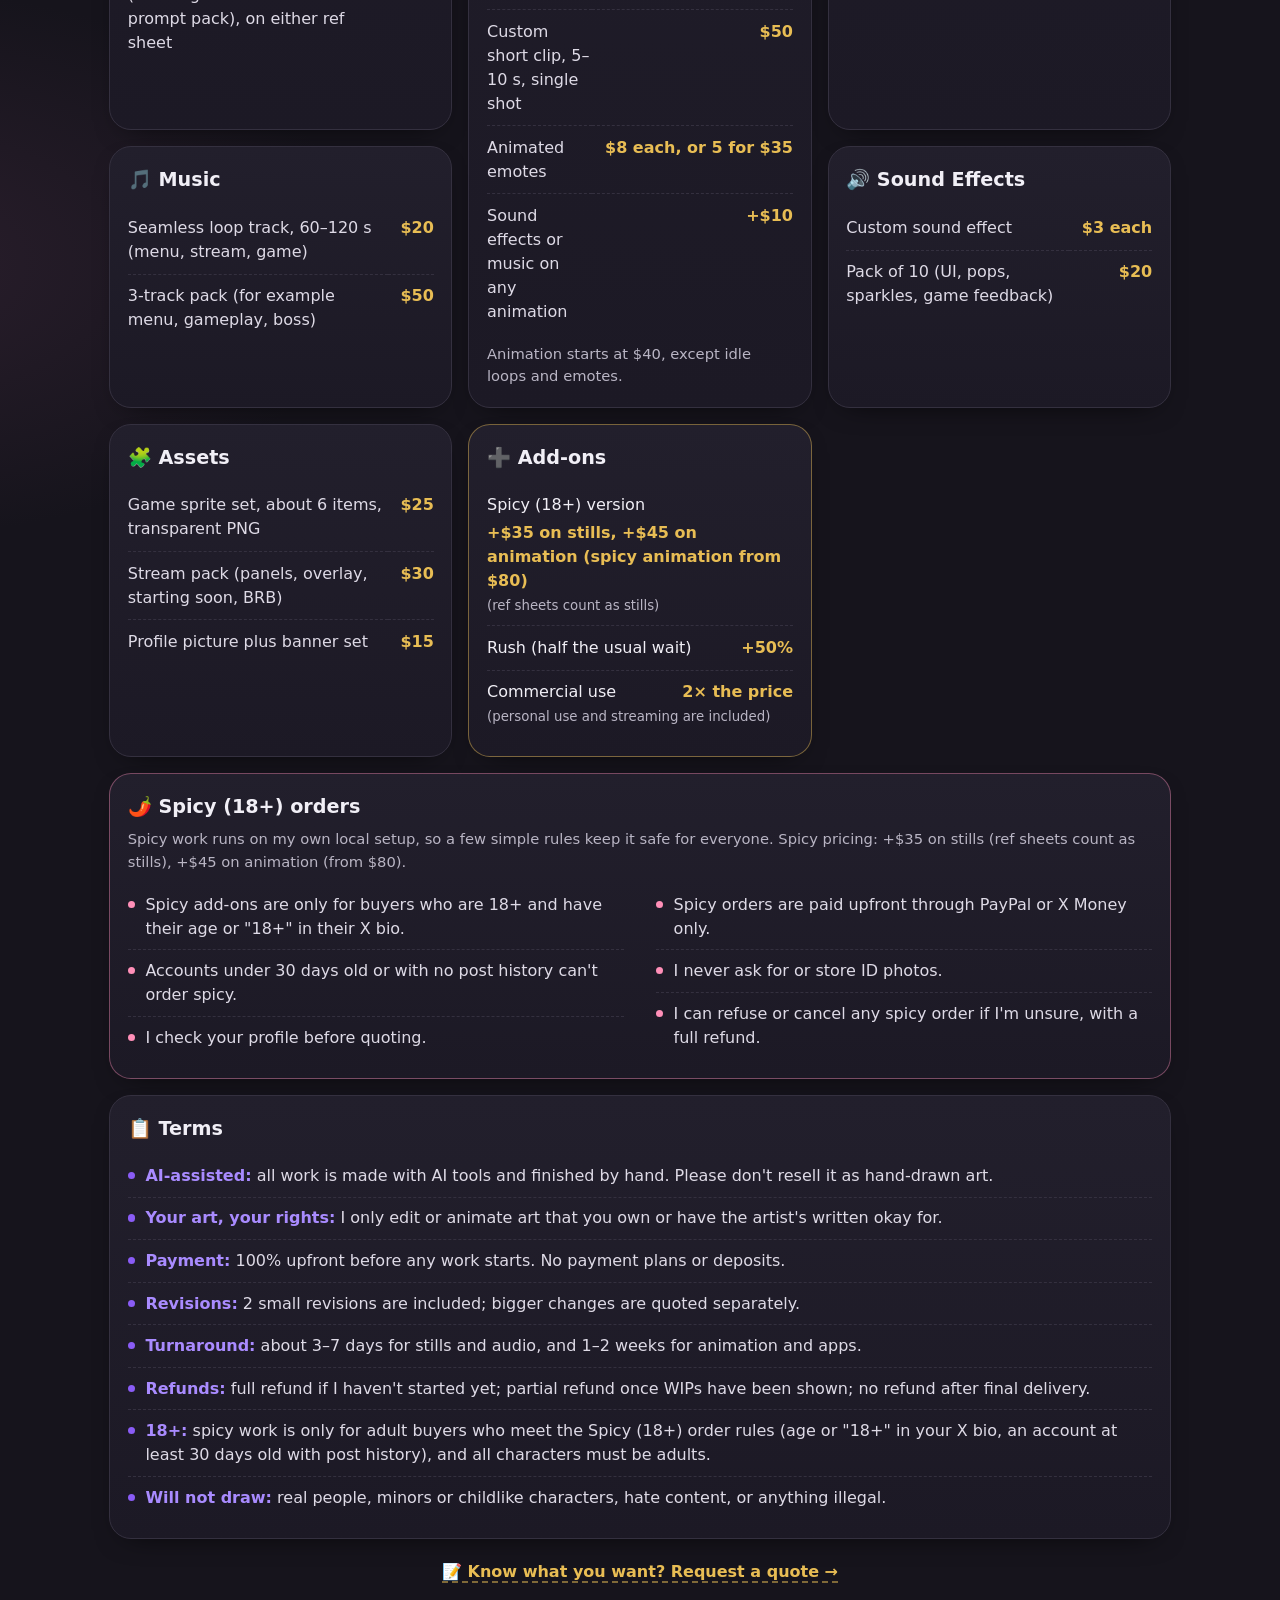
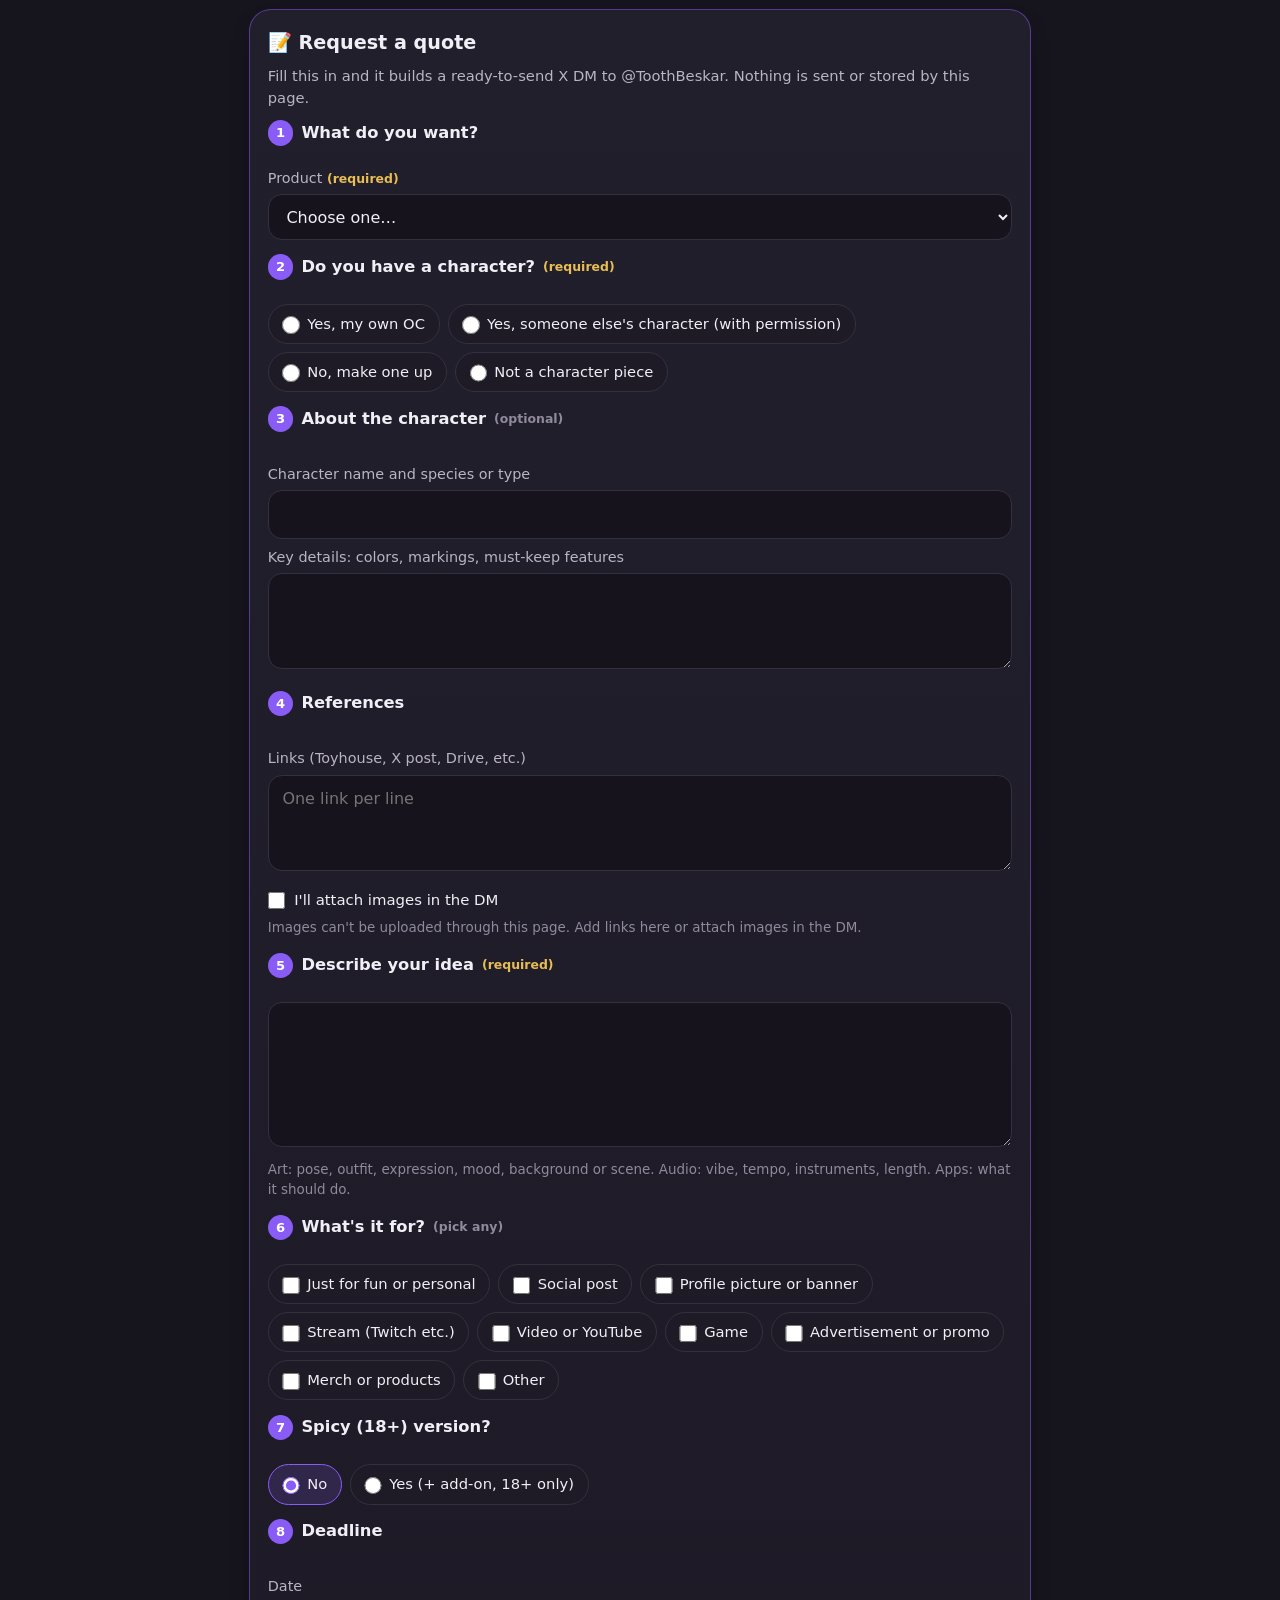
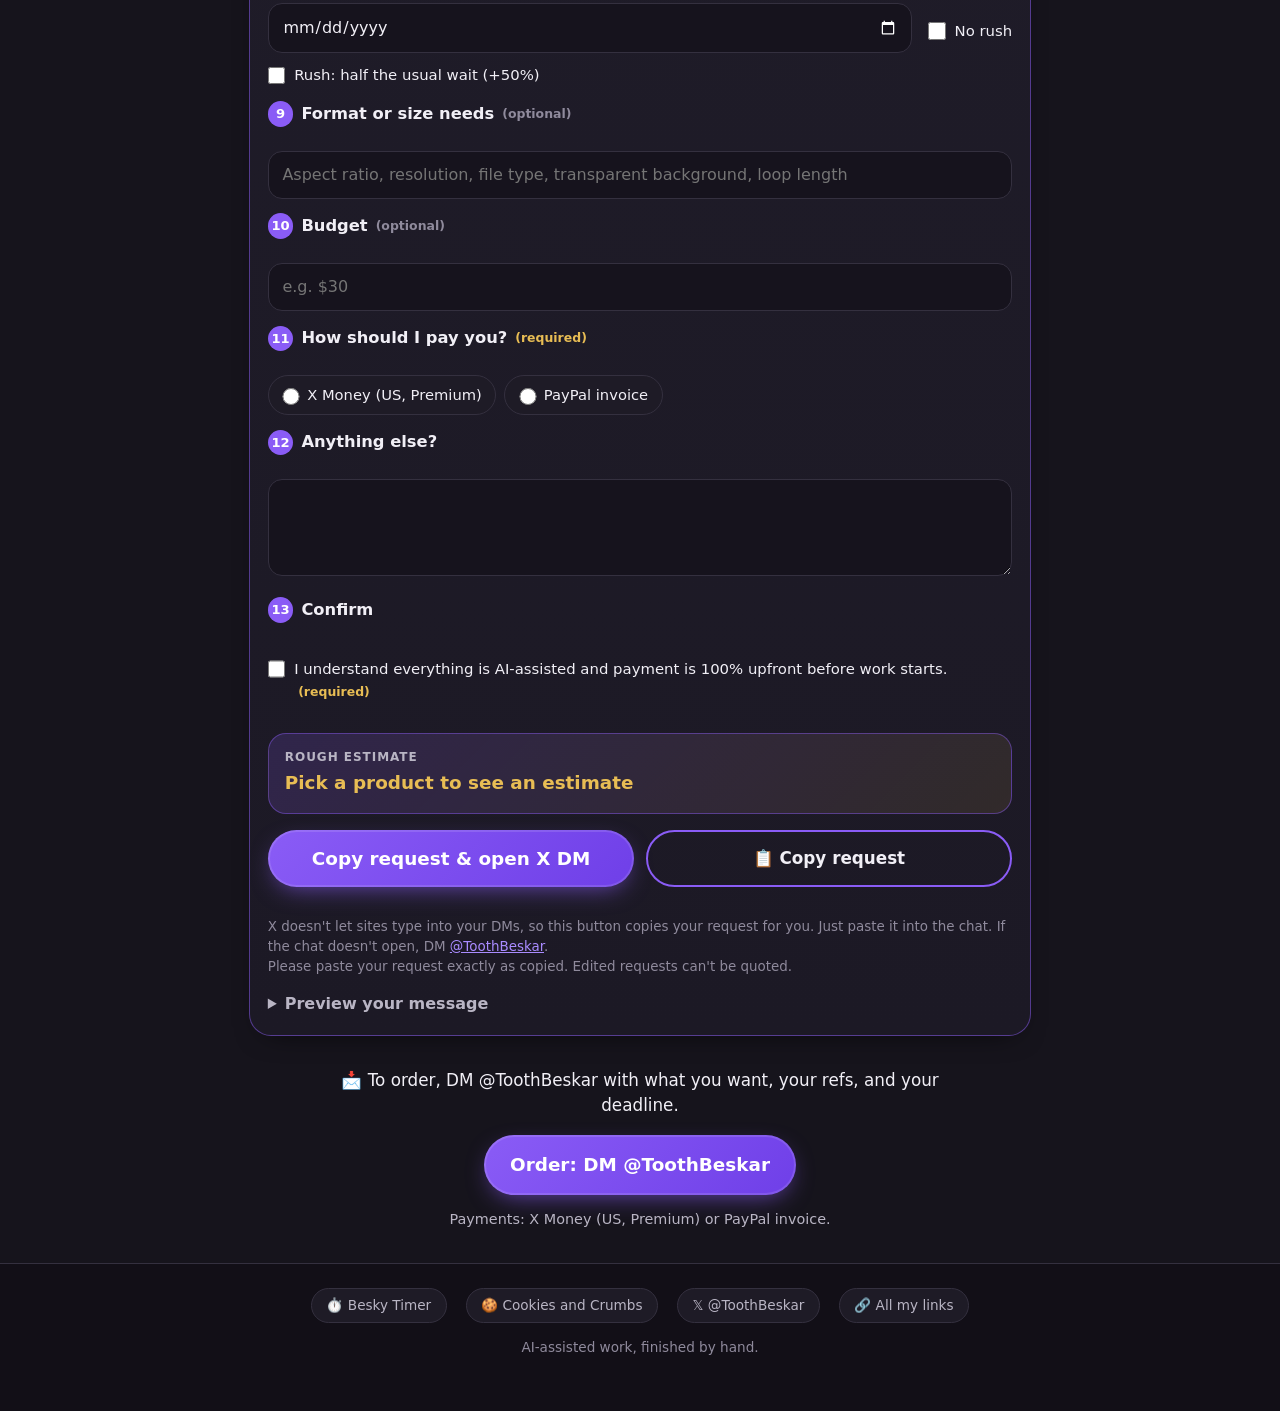
==== commit bf47e31f: "Sticky under-construction banner (compact on phones when scrolled), anchor offset" ====
--- a/index.html
+++ b/index.html
@@ -29,7 +29,7 @@
 </head>
 <body>
 
-<div class="construction" role="note"><span aria-hidden="true">🚧</span> <span><b>This site is under construction.</b> Prices and details may change — DM <a href="https://x.com/ToothBeskar" target="_blank" rel="noopener">@ToothBeskar</a> if anything looks off.</span></div>
+<div class="construction" id="construction" role="note"><span class="cx-icon" aria-hidden="true">🚧</span> <span class="cx-text"><b>This site is under construction.</b> <span class="cx-full">Prices and details may change — DM <a href="https://x.com/ToothBeskar" target="_blank" rel="noopener">@ToothBeskar</a> if anything looks off.</span><span class="cx-short" aria-hidden="true">Prices may change.</span></span></div>
 
 <header class="hero">
   <div class="hero-text">
@@ -384,5 +384,11 @@
   el.classList.toggle('full',full);
 }).catch(function(){});
 </script>
+<script>
+/* Under-construction banner: compact once it sticks to the top */
+(function(){var b=document.getElementById('construction');if(!b)return;var t=false;
+function u(){t=false;b.classList.toggle('is-stuck',window.scrollY>60)}
+window.addEventListener('scroll',function(){if(!t){t=true;requestAnimationFrame(u)}},{passive:true});u();})();
+</script>
 </body>
 </html>
--- a/style.css
+++ b/style.css
@@ -142,10 +142,20 @@
 
 .subhead{font-size:1rem;margin:1.1rem 0 .3rem;color:var(--text)}
 
-/* Under-construction banner (remove this block + the .construction div in index.html when done) */
-.construction{display:flex;gap:.55rem;align-items:center;justify-content:center;max-width:56rem;margin:.8rem auto 0;width:calc(100% - 2rem);box-sizing:border-box;
-  padding:.55rem 1rem;border-radius:999px;border:1px solid rgba(232,189,84,.55);background:linear-gradient(90deg,rgba(232,189,84,.14),rgba(138,92,246,.16));
-  color:var(--text);font-size:.86rem;line-height:1.35;text-align:center}
+/* Under-construction banner (remove this block, the .construction div and its little script in index.html when done) */
+html{scroll-padding-top:4.25rem}
+.construction{position:sticky;top:.5rem;z-index:50;display:flex;gap:.55rem;align-items:center;justify-content:center;max-width:56rem;margin:.8rem auto 0;width:calc(100% - 2rem);box-sizing:border-box;
+  padding:.55rem 1rem;border-radius:999px;border:1px solid rgba(232,189,84,.55);
+  background:linear-gradient(90deg,rgba(58,46,30,.82),rgba(44,32,72,.82));-webkit-backdrop-filter:blur(10px) saturate(1.2);backdrop-filter:blur(10px) saturate(1.2);
+  box-shadow:0 8px 24px -10px rgba(0,0,0,.75);color:var(--text);font-size:.86rem;line-height:1.35;text-align:center;transition:padding .2s,font-size .2s}
 .construction b{color:var(--gold)}
 .construction a{color:var(--pink);font-weight:700}
-@media (max-width:520px){.construction{border-radius:16px;font-size:.8rem;text-align:left;justify-content:flex-start}}
+.construction .cx-short{display:none}
+@media (max-width:520px){
+  .construction{border-radius:16px;font-size:.8rem;text-align:left;justify-content:flex-start}
+  .construction.is-stuck{border-radius:999px;padding:.4rem .85rem;font-size:.76rem;white-space:nowrap}
+  .construction.is-stuck .cx-text{overflow:hidden;text-overflow:ellipsis;min-width:0}
+  .construction.is-stuck .cx-full{display:none}
+  .construction.is-stuck .cx-short{display:inline}
+}
+@media (prefers-reduced-motion:reduce){.construction{transition:none}}
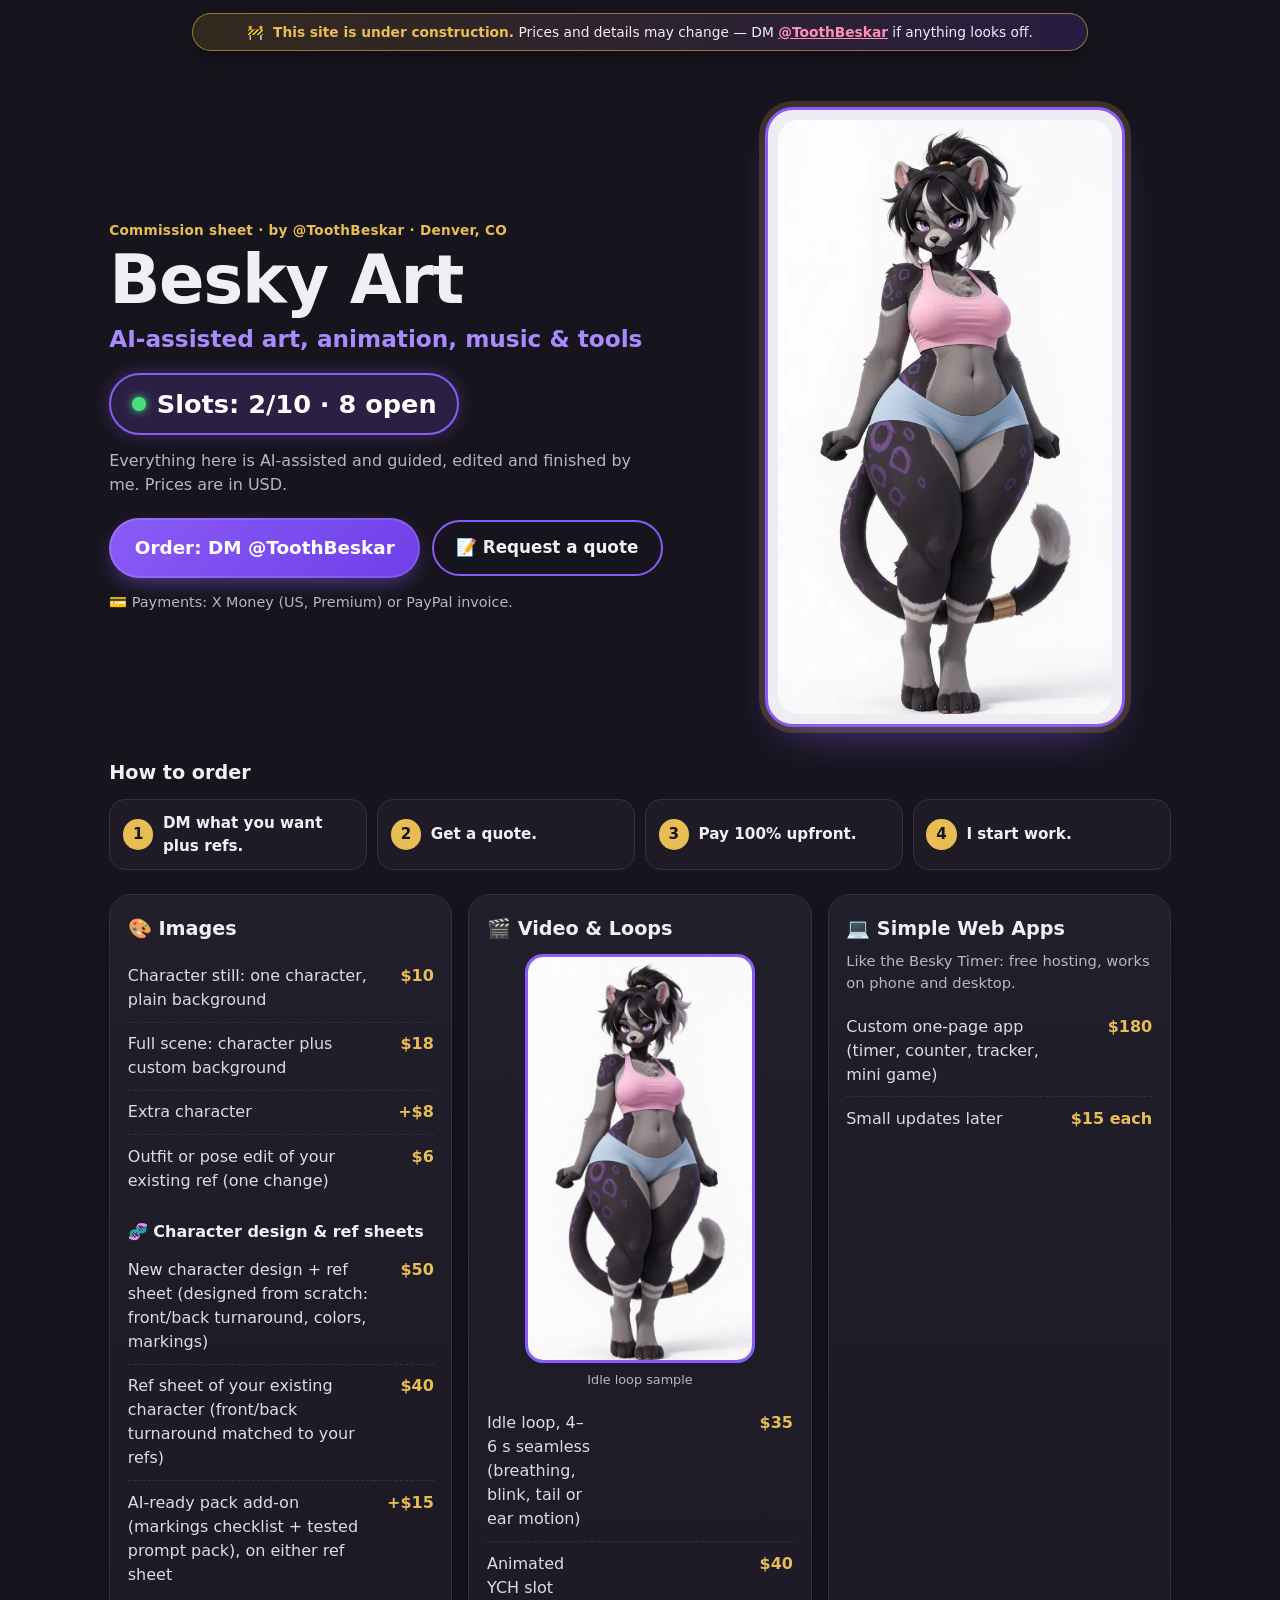
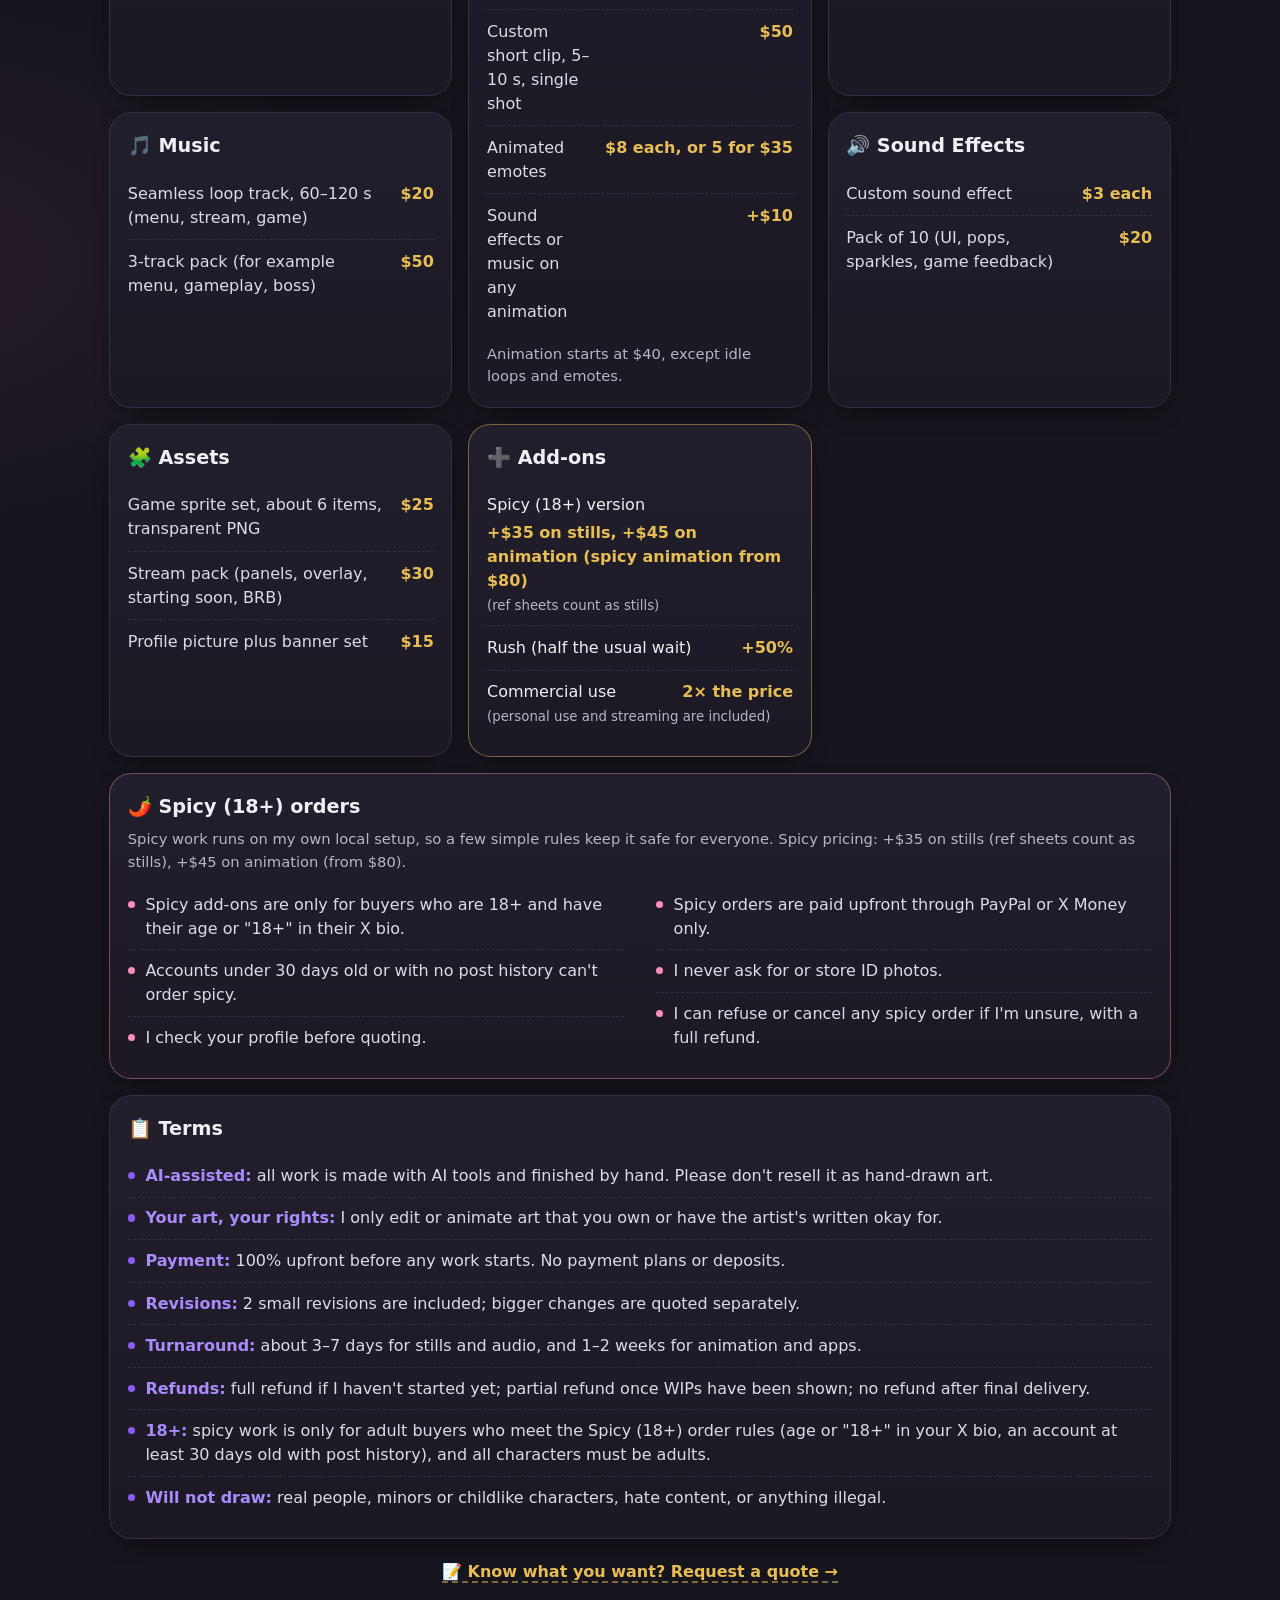
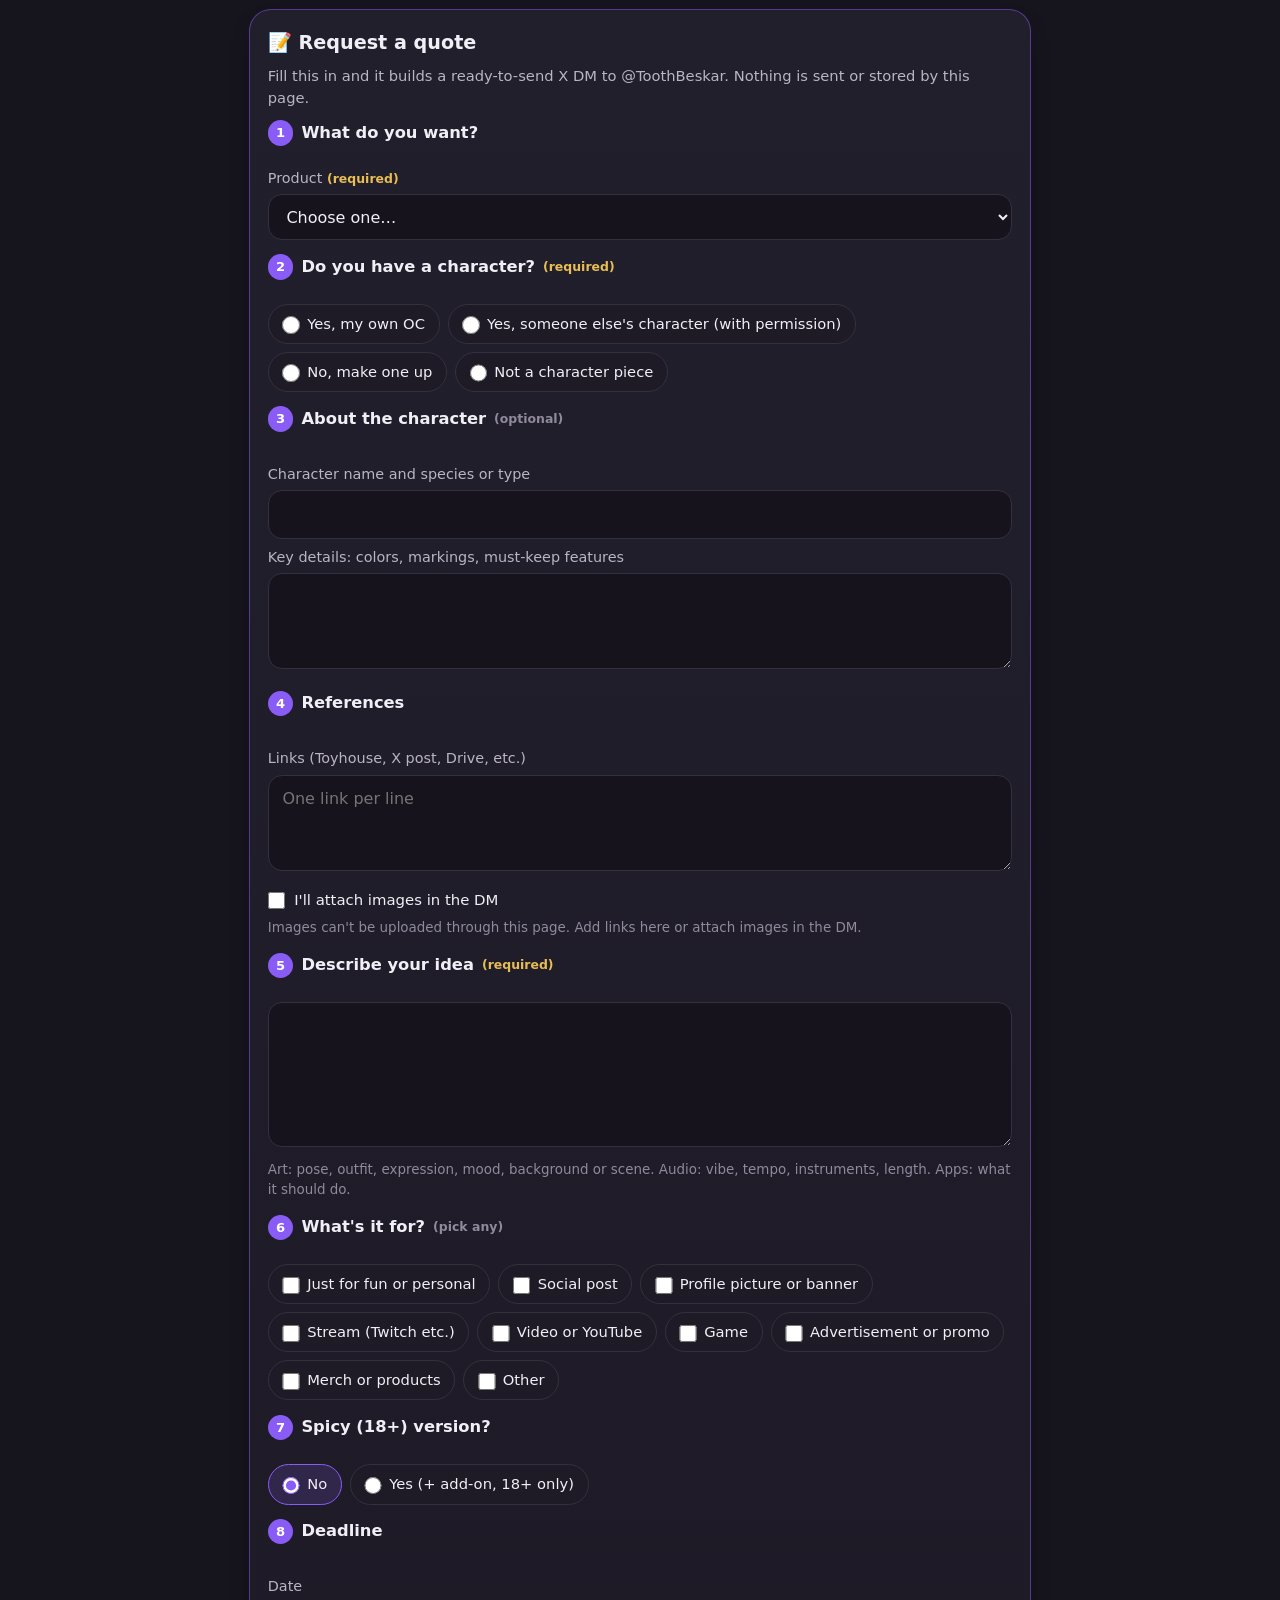
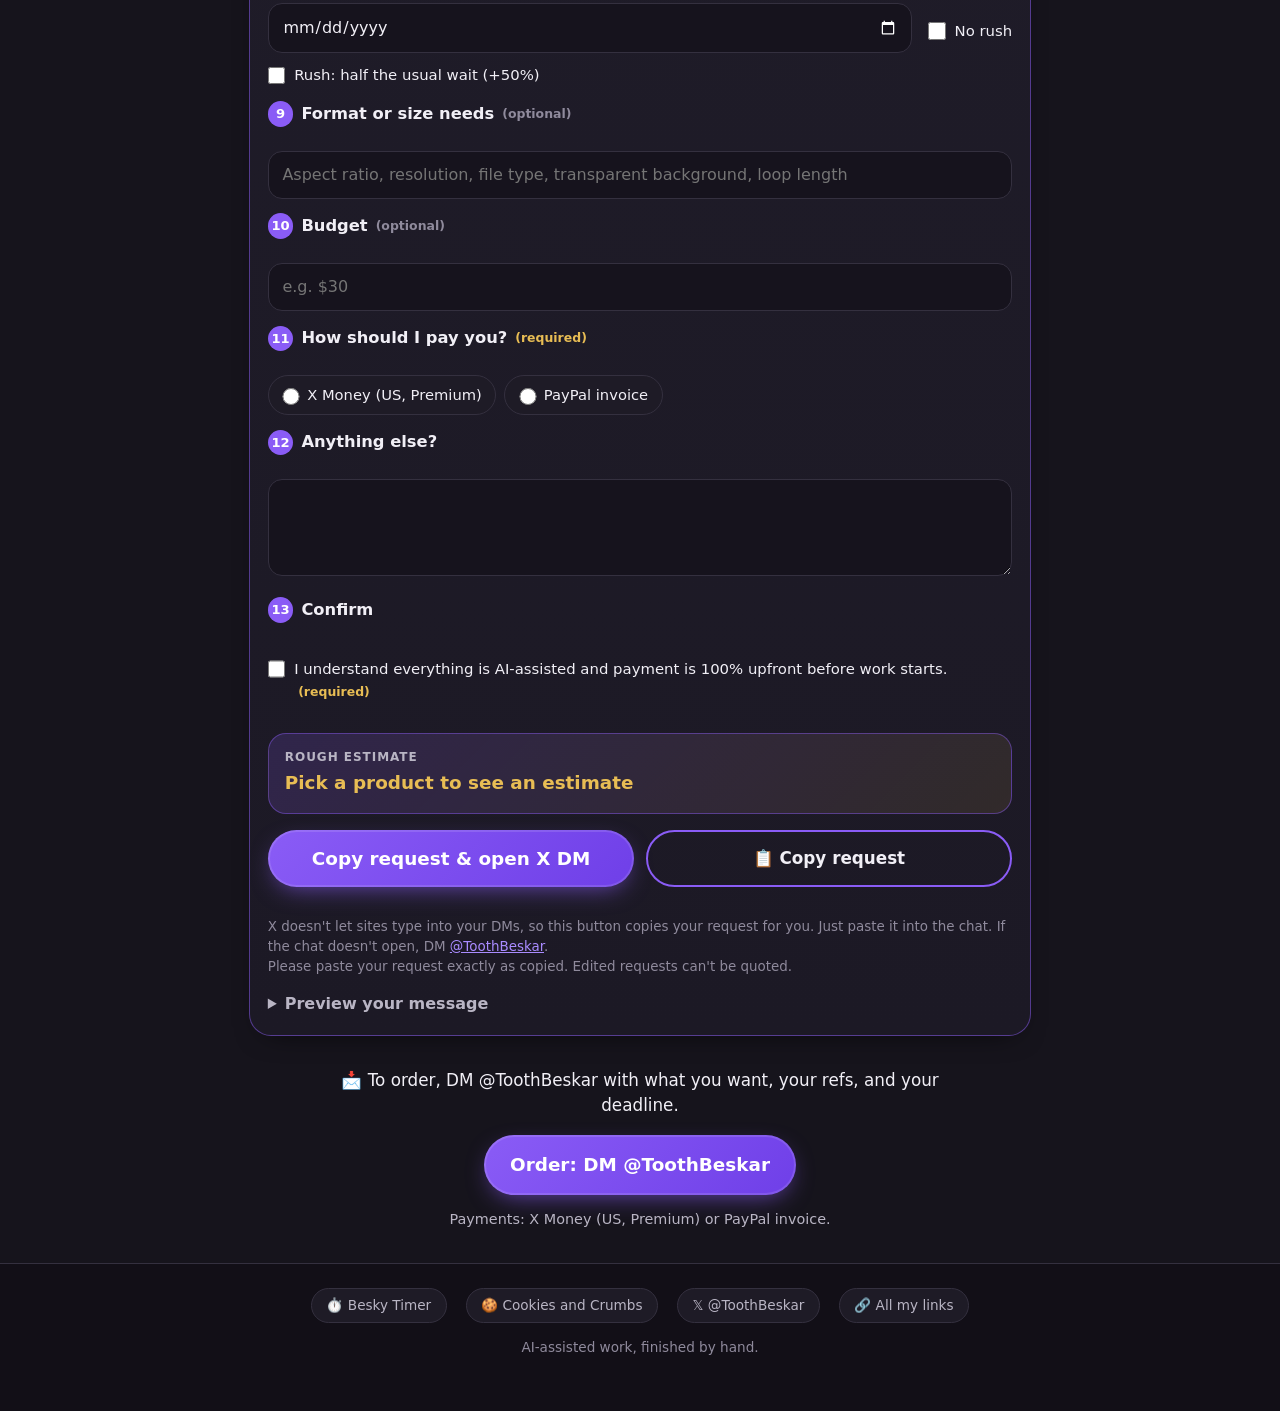
==== commit 168c80ce: "Remove Static YCH and app reskin offers; one-page app $180; retire removed items in verifier" ====
--- a/index.html
+++ b/index.html
@@ -66,7 +66,6 @@
       <tr><td>Character still: one character, plain background</td><td>$10</td></tr>
       <tr><td>Full scene: character plus custom background</td><td>$18</td></tr>
       <tr><td>Extra character</td><td>+$8</td></tr>
-      <tr><td>Static YCH slot (your OC in my base)</td><td>$15</td></tr>
       <tr><td>Outfit or pose edit of your existing ref (one change)</td><td>$6</td></tr>
     </table>
     <h3 class="subhead">🧬 Character design &amp; ref sheets</h3>
@@ -97,8 +96,7 @@
     <h2>💻 Simple Web Apps</h2>
     <p class="sub">Like the Besky Timer: free hosting, works on phone and desktop.</p>
     <table>
-      <tr><td>Reskin of an existing tool (your art, colors, sounds)</td><td>$40</td></tr>
-      <tr><td>Custom one-page app (timer, counter, tracker, mini game)</td><td>from $90</td></tr>
+      <tr><td>Custom one-page app (timer, counter, tracker, mini game)</td><td>$180</td></tr>
       <tr><td>Small updates later</td><td>$15 each</td></tr>
     </table>
   </section>
@@ -181,7 +179,6 @@
           <optgroup label="🎨 Images">
             <option value="img-still">Character still: one character, plain background</option>
             <option value="img-scene">Full scene: character plus custom background</option>
-            <option value="img-ych">Static YCH slot (your OC in my base)</option>
             <option value="img-edit">Outfit or pose edit of your existing ref (one change)</option>
             <option value="img-design">New character design + ref sheet (designed from scratch: front/back turnaround, colors, markings)</option>
             <option value="img-refsheet">Ref sheet of your existing character (front/back turnaround matched to your refs)</option>
@@ -193,7 +190,6 @@
             <option value="vid-emote">Animated emotes</option>
           </optgroup>
           <optgroup label="💻 Simple Web Apps">
-            <option value="app-reskin">Reskin of an existing tool (your art, colors, sounds)</option>
             <option value="app-custom">Custom one-page app (timer, counter, tracker, mini game)</option>
             <option value="app-update">Small updates later</option>
           </optgroup>
@@ -373,7 +369,7 @@
   </nav>
   <p>AI-assisted work, finished by hand.</p>
 </footer>
-<script src="pricing.js" defer></script>
+<script src="pricing.js?v=3" defer></script>
 <script src="quote.js" defer></script>
 <script>
 /* Live slots: edit slots.json ({"taken":N,"total":M,"open":true/false}) to update. */
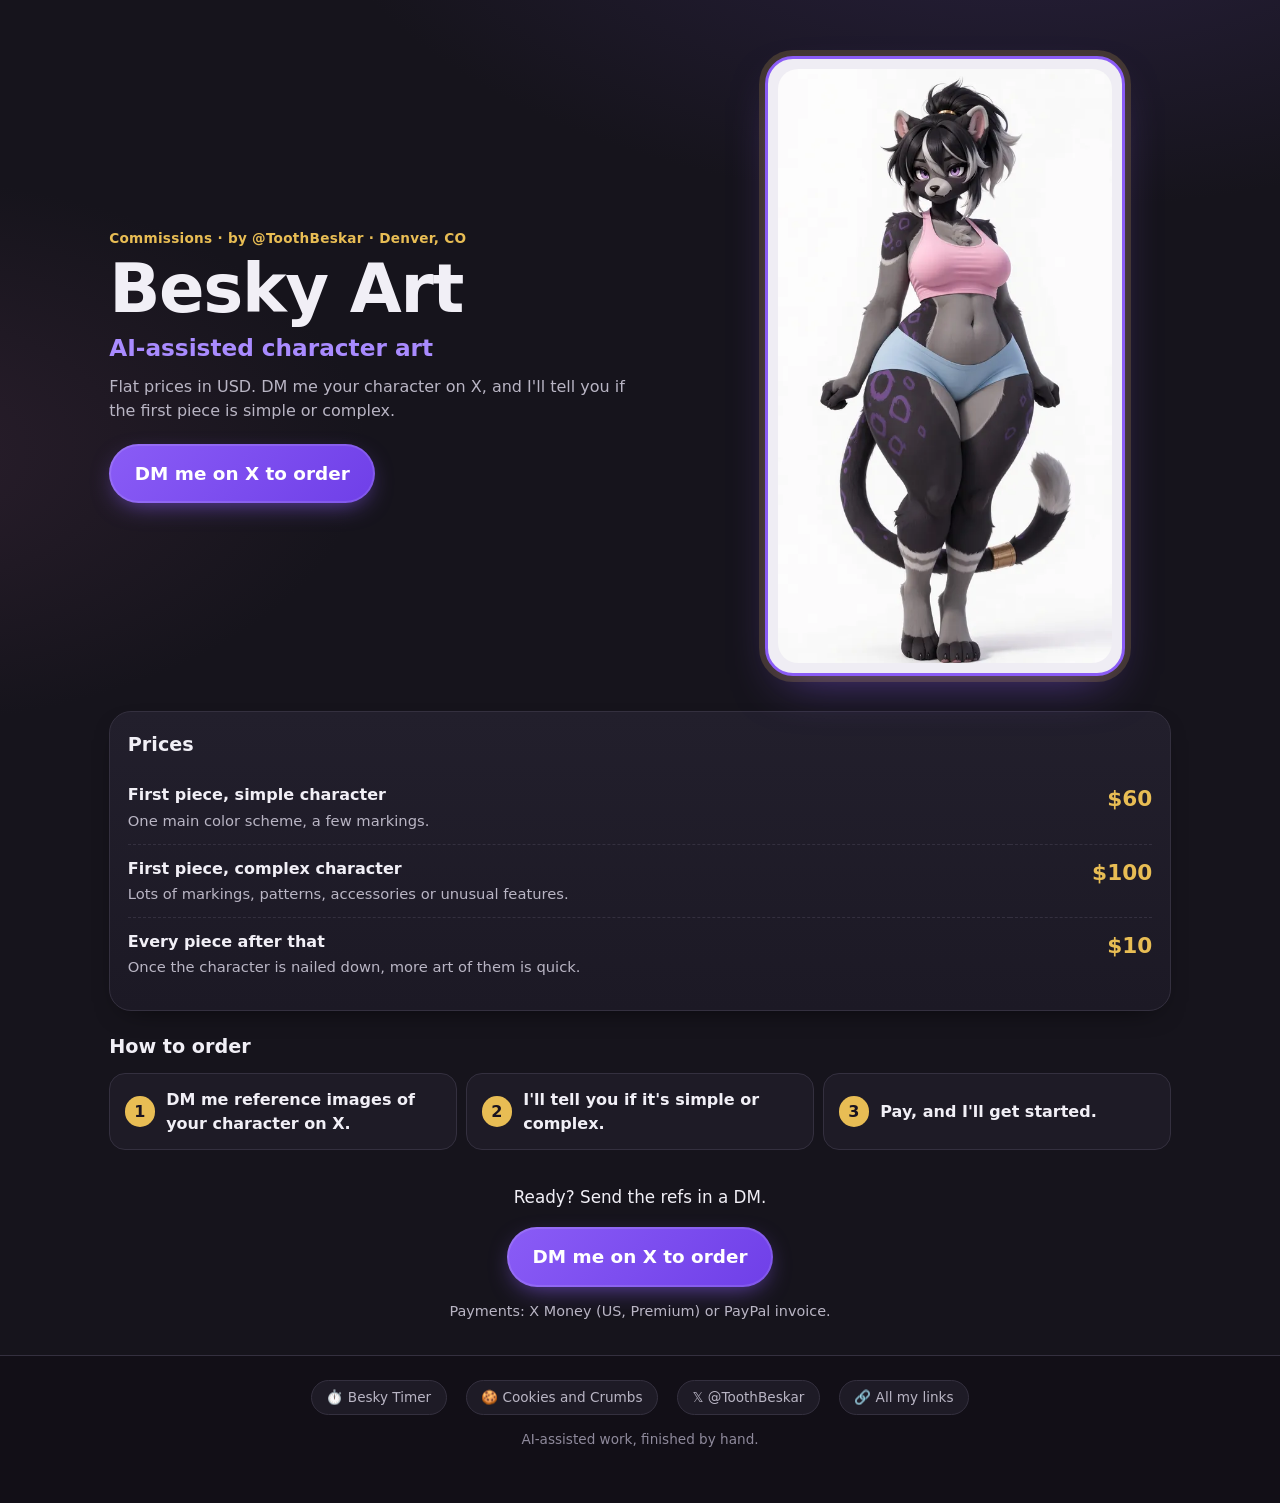
==== commit 48bdba0f: "Simplify the commissions page to three flat prices. Replace the quote builder with simple, complex, " ====
--- a/index.html
+++ b/index.html
@@ -4,7 +4,7 @@
 <meta charset="utf-8">
 <meta name="viewport" content="width=device-width, initial-scale=1, viewport-fit=cover">
 <title>Besky Art · Commissions</title>
-<meta name="description" content="AI-assisted art, animation, music & tools by @ToothBeskar. Stills from $10, idle loops, YCHs, emotes, web apps, music, sound effects and assets. DM @ToothBeskar to order.">
+<meta name="description" content="Character commissions by @ToothBeskar. First piece $60 simple or $100 complex, then $10 each. DM @ToothBeskar on X to order.">
 <meta name="theme-color" content="#16141c">
 <meta name="robots" content="index,follow">
 <link rel="canonical" href="https://beskartooth.github.io/commissions/">
@@ -12,351 +12,70 @@
 <meta property="og:type" content="website">
 <meta property="og:site_name" content="Besky Art">
 <meta property="og:title" content="Besky Art · Commissions">
-<meta property="og:description" content="AI-assisted art, animation, music & tools by @ToothBeskar. DM to order.">
+<meta property="og:description" content="Character commissions by @ToothBeskar. First piece $60 simple or $100 complex, then $10 each. DM on X to order.">
 <meta property="og:url" content="https://beskartooth.github.io/commissions/">
 <meta property="og:image" content="https://beskartooth.github.io/commissions/assets/og-image.jpg?v=2">
 <meta property="og:image:width" content="1200">
 <meta property="og:image:height" content="630">
-<meta property="og:image:alt" content="Besky Art commission sheet: AI-assisted art, animation, music & tools">
+<meta property="og:image:alt" content="Besky Art commissions. DM @ToothBeskar on X to order.">
 <meta name="twitter:card" content="summary_large_image">
 <meta name="twitter:site" content="@ToothBeskar">
 <meta name="twitter:creator" content="@ToothBeskar">
 <meta name="twitter:title" content="Besky Art · Commissions">
-<meta name="twitter:description" content="AI-assisted art, animation, music & tools by @ToothBeskar. DM to order.">
+<meta name="twitter:description" content="Character commissions by @ToothBeskar. First piece $60 simple or $100 complex, then $10 each. DM on X to order.">
 <meta name="twitter:image" content="https://beskartooth.github.io/commissions/assets/og-image.jpg?v=2">
 <link rel="preload" as="image" href="assets/besky-hero-540.webp" imagesrcset="assets/besky-hero-540.webp 540w, assets/besky-hero.webp 720w" imagesizes="(min-width: 900px) 360px, 70vw">
 <link rel="stylesheet" href="style.css">
 </head>
 <body>
 
-<div class="construction" id="construction" role="note"><span class="cx-icon" aria-hidden="true">🚧</span> <span class="cx-text"><b>This site is under construction.</b> <span class="cx-full">Prices and details may change — DM <a href="https://x.com/ToothBeskar" target="_blank" rel="noopener">@ToothBeskar</a> if anything looks off.</span><span class="cx-short" aria-hidden="true">Prices may change.</span></span></div>
-
 <header class="hero">
   <div class="hero-text">
-    <p class="kicker">Commission sheet · by @ToothBeskar · Denver, CO</p>
+    <p class="kicker">Commissions · by @ToothBeskar · Denver, CO</p>
     <h1>Besky Art</h1>
-    <p class="tagline">AI-assisted art, animation, music &amp; tools</p>
-    <p class="slots" id="slots" aria-live="polite"><span class="slots-dot"></span><span id="slots-text">Slots: 2/10</span></p>
-    <p class="lead">Everything here is AI-assisted and guided, edited and finished by me. Prices are in USD.</p>
+    <p class="tagline">AI-assisted character art</p>
+    <p class="lead">Flat prices in USD. DM me your character on X, and I'll tell you if the first piece is simple or complex.</p>
     <div class="hero-actions">
-      <a class="cta" href="https://x.com/ToothBeskar" target="_blank" rel="noopener">Order: DM @ToothBeskar</a>
-      <a class="ghost" href="#quote">📝 Request a quote</a>
+      <a class="cta" href="https://x.com/ToothBeskar" target="_blank" rel="noopener">DM me on X to order</a>
     </div>
-    <p class="pay-note">💳 Payments: X Money (US, Premium) or PayPal invoice.</p>
   </div>
   <figure class="hero-art">
     <img src="assets/besky-hero-540.webp" srcset="assets/besky-hero-540.webp 540w, assets/besky-hero.webp 720w" sizes="(min-width: 900px) 360px, 70vw" width="540" height="960" alt="Besky, a charcoal-furred character with purple rosettes, a pink tank top and a gold tail band" fetchpriority="high">
   </figure>
 </header>
 
+<section class="prices" aria-labelledby="prices-title">
+  <div class="card">
+    <h2 id="prices-title">Prices</h2>
+    <table>
+      <tr>
+        <td><span class="price-name">First piece, simple character</span><span class="price-note">One main color scheme, a few markings.</span></td>
+        <td>$60</td>
+      </tr>
+      <tr>
+        <td><span class="price-name">First piece, complex character</span><span class="price-note">Lots of markings, patterns, accessories or unusual features.</span></td>
+        <td>$100</td>
+      </tr>
+      <tr>
+        <td><span class="price-name">Every piece after that</span><span class="price-note">Once the character is nailed down, more art of them is quick.</span></td>
+        <td>$10</td>
+      </tr>
+    </table>
+  </div>
+</section>
+
 <section class="steps" aria-label="How to order">
   <h2>How to order</h2>
   <ol>
-    <li><span>1</span>DM what you want plus refs.</li>
-    <li><span>2</span>Get a quote.</li>
-    <li><span>3</span>Pay 100% upfront.</li>
-    <li><span>4</span>I start work.</li>
+    <li><span aria-hidden="true">1</span>DM me reference images of your character on X.</li>
+    <li><span aria-hidden="true">2</span>I'll tell you if it's simple or complex.</li>
+    <li><span aria-hidden="true">3</span>Pay, and I'll get started.</li>
   </ol>
 </section>
 
-<main class="grid">
-  <section class="card">
-    <h2>🎨 Images</h2>
-    <table>
-      <tr><td>Character still: one character, plain background</td><td>$10</td></tr>
-      <tr><td>Full scene: character plus custom background</td><td>$18</td></tr>
-      <tr><td>Extra character</td><td>+$8</td></tr>
-      <tr><td>Outfit or pose edit of your existing ref (one change)</td><td>$6</td></tr>
-    </table>
-    <h3 class="subhead">🧬 Character design &amp; ref sheets</h3>
-    <table>
-      <tr><td>New character design + ref sheet (designed from scratch: front/back turnaround, colors, markings)</td><td>$50</td></tr>
-      <tr><td>Ref sheet of your existing character (front/back turnaround matched to your refs)</td><td>$40</td></tr>
-      <tr><td>AI-ready pack add-on (markings checklist + tested prompt pack), on either ref sheet</td><td>+$15</td></tr>
-    </table>
-  </section>
-
-  <section class="card card-video">
-    <h2>🎬 Video &amp; Loops</h2>
-    <figure class="sample">
-      <video src="assets/idle-loop.mp4" poster="assets/idle-loop-poster.webp" autoplay muted loop playsinline preload="auto" width="720" height="1280" aria-label="Idle loop sample"></video>
-      <figcaption>Idle loop sample</figcaption>
-    </figure>
-    <table>
-      <tr><td>Idle loop, 4–6 s seamless (breathing, blink, tail or ear motion)</td><td>$35</td></tr>
-      <tr><td>Animated YCH slot</td><td>$40</td></tr>
-      <tr><td>Custom short clip, 5–10 s, single shot</td><td>$50</td></tr>
-      <tr><td>Animated emotes</td><td>$8 each, or 5 for $35</td></tr>
-      <tr><td>Sound effects or music on any animation</td><td>+$10</td></tr>
-    </table>
-    <p class="sub note">Animation starts at $40, except idle loops and emotes.</p>
-  </section>
-
-  <section class="card">
-    <h2>💻 Simple Web Apps</h2>
-    <p class="sub">Like the Besky Timer: free hosting, works on phone and desktop.</p>
-    <table>
-      <tr><td>Custom one-page app (timer, counter, tracker, mini game)</td><td>$180</td></tr>
-      <tr><td>Small updates later</td><td>$15 each</td></tr>
-    </table>
-  </section>
-
-  <section class="card">
-    <h2>🎵 Music</h2>
-    <table>
-      <tr><td>Seamless loop track, 60–120 s (menu, stream, game)</td><td>$20</td></tr>
-      <tr><td>3-track pack (for example menu, gameplay, boss)</td><td>$50</td></tr>
-    </table>
-  </section>
-
-  <section class="card">
-    <h2>🔊 Sound Effects</h2>
-    <table>
-      <tr><td>Custom sound effect</td><td>$3 each</td></tr>
-      <tr><td>Pack of 10 (UI, pops, sparkles, game feedback)</td><td>$20</td></tr>
-    </table>
-  </section>
-
-  <section class="card">
-    <h2>🧩 Assets</h2>
-    <table>
-      <tr><td>Game sprite set, about 6 items, transparent PNG</td><td>$25</td></tr>
-      <tr><td>Stream pack (panels, overlay, starting soon, BRB)</td><td>$30</td></tr>
-      <tr><td>Profile picture plus banner set</td><td>$15</td></tr>
-    </table>
-  </section>
-
-  <section class="card card-gold">
-    <h2>➕ Add-ons</h2>
-    <ul class="addons">
-      <li><span>Spicy (18+) version</span><b>+$35 on stills, +$45 on animation (spicy animation from $80)</b><small>(ref sheets count as stills)</small></li>
-      <li><span>Rush (half the usual wait)</span><b>+50%</b></li>
-      <li><span>Commercial use</span><b>2× the price</b><small>(personal use and streaming are included)</small></li>
-    </ul>
-  </section>
-
-  <section class="card card-spicy" id="spicy-rules" aria-labelledby="spicy-rules-title">
-    <h2 id="spicy-rules-title">🌶️ Spicy (18+) orders</h2>
-    <p class="sub">Spicy work runs on my own local setup, so a few simple rules keep it safe for everyone. Spicy pricing: +$35 on stills (ref sheets count as stills), +$45 on animation (from $80).</p>
-    <ul class="terms">
-      <li>Spicy add-ons are only for buyers who are 18+ and have their age or "18+" in their X bio.</li>
-      <li>Accounts under 30 days old or with no post history can't order spicy.</li>
-      <li>I check your profile before quoting.</li>
-      <li>Spicy orders are paid upfront through PayPal or X Money only.</li>
-      <li>I never ask for or store ID photos.</li>
-      <li>I can refuse or cancel any spicy order if I'm unsure, with a full refund.</li>
-    </ul>
-  </section>
-
-  <section class="card card-wide card-terms">
-    <h2>📋 Terms</h2>
-    <ul class="terms">
-      <li><b>AI-assisted:</b> all work is made with AI tools and finished by hand. Please don't resell it as hand-drawn art.</li>
-      <li><b>Your art, your rights:</b> I only edit or animate art that you own or have the artist's written okay for.</li>
-      <li><b>Payment:</b> 100% upfront before any work starts. No payment plans or deposits.</li>
-      <li><b>Revisions:</b> 2 small revisions are included; bigger changes are quoted separately.</li>
-      <li><b>Turnaround:</b> about 3–7 days for stills and audio, and 1–2 weeks for animation and apps.</li>
-      <li><b>Refunds:</b> full refund if I haven't started yet; partial refund once WIPs have been shown; no refund after final delivery.</li>
-      <li><b>18+:</b> spicy work is only for adult buyers who meet the Spicy (18+) order rules (age or "18+" in your X bio, an account at least 30 days old with post history), and all characters must be adults.</li>
-      <li><b>Will not draw:</b> real people, minors or childlike characters, hate content, or anything illegal.</li>
-    </ul>
-  </section>
-</main>
-
-<p class="to-quote"><a href="#quote">📝 Know what you want? Request a quote →</a></p>
-
-<section class="quote" id="quote" aria-labelledby="quote-title">
-  <div class="card quote-card">
-    <h2 id="quote-title">📝 Request a quote</h2>
-    <p class="sub">Fill this in and it builds a ready-to-send X DM to @ToothBeskar. Nothing is sent or stored by this page.</p>
-    <form id="quote-form" novalidate>
-
-      <fieldset class="q">
-        <legend><span class="qn">1</span> What do you want?</legend>
-        <label for="q-product">Product <span class="req">(required)</span></label>
-        <select id="q-product" name="product" required>
-          <option value="">Choose one…</option>
-          <optgroup label="🎨 Images">
-            <option value="img-still">Character still: one character, plain background</option>
-            <option value="img-scene">Full scene: character plus custom background</option>
-            <option value="img-edit">Outfit or pose edit of your existing ref (one change)</option>
-            <option value="img-design">New character design + ref sheet (designed from scratch: front/back turnaround, colors, markings)</option>
-            <option value="img-refsheet">Ref sheet of your existing character (front/back turnaround matched to your refs)</option>
-          </optgroup>
-          <optgroup label="🎬 Video &amp; Loops">
-            <option value="vid-idle">Idle loop, 4–6 s seamless (breathing, blink, tail or ear motion)</option>
-            <option value="vid-ych">Animated YCH slot</option>
-            <option value="vid-clip">Custom short clip, 5–10 s, single shot</option>
-            <option value="vid-emote">Animated emotes</option>
-          </optgroup>
-          <optgroup label="💻 Simple Web Apps">
-            <option value="app-custom">Custom one-page app (timer, counter, tracker, mini game)</option>
-            <option value="app-update">Small updates later</option>
-          </optgroup>
-          <optgroup label="🎵 Music">
-            <option value="mus-loop">Seamless loop track, 60–120 s (menu, stream, game)</option>
-            <option value="mus-pack">3-track pack (for example menu, gameplay, boss)</option>
-          </optgroup>
-          <optgroup label="🔊 Sound Effects">
-            <option value="sfx-one">Custom sound effect</option>
-            <option value="sfx-pack">Pack of 10 (UI, pops, sparkles, game feedback)</option>
-          </optgroup>
-          <optgroup label="🧩 Assets">
-            <option value="ast-sprite">Game sprite set, about 6 items, transparent PNG</option>
-            <option value="ast-stream">Stream pack (panels, overlay, starting soon, BRB)</option>
-            <option value="ast-pfp">Profile picture plus banner set</option>
-          </optgroup>
-          <optgroup label="❓ Other or not sure">
-            <option value="other">Other or not sure</option>
-          </optgroup>
-        </select>
-        <div class="field" id="qty-wrap" hidden>
-          <label for="q-qty" id="qty-label">How many?</label>
-          <input id="q-qty" name="qty" type="number" inputmode="numeric" min="1" max="99" step="1" value="1">
-          <p class="hint" id="qty-hint"></p>
-        </div>
-        <label class="check" id="ai-wrap" hidden><input type="checkbox" id="q-ai" name="ai"> <span>Add the AI-ready pack (markings checklist + tested prompt pack) (+$15)</span></label>
-        <label class="check" id="av-wrap" hidden><input type="checkbox" id="q-av" name="av"> <span>Add sound effects or music to the animation (+$10)</span></label>
-      </fieldset>
-
-      <fieldset class="q">
-        <legend><span class="qn">2</span> Do you have a character? <span class="req">(required)</span></legend>
-        <div class="choices">
-          <label class="pill"><input type="radio" name="character" value="Yes, my own OC" required> Yes, my own OC</label>
-          <label class="pill"><input type="radio" name="character" value="Yes, someone else's character (with permission)"> Yes, someone else's character (with permission)</label>
-          <label class="pill"><input type="radio" name="character" value="No, make one up"> No, make one up</label>
-          <label class="pill"><input type="radio" name="character" value="Not a character piece"> Not a character piece</label>
-        </div>
-        <label class="check" id="perm-wrap" hidden><input type="checkbox" id="q-perm" name="perm"> <span>I have the owner's permission <span class="req">(required)</span></span></label>
-      </fieldset>
-
-      <fieldset class="q" id="char-fields">
-        <legend><span class="qn">3</span> About the character <span class="opt">(optional)</span></legend>
-        <label for="q-name">Character name and species or type</label>
-        <input id="q-name" name="name" type="text" maxlength="120" autocomplete="off">
-        <label for="q-details">Key details: colors, markings, must-keep features</label>
-        <textarea id="q-details" name="details" rows="3" maxlength="1500"></textarea>
-      </fieldset>
-
-      <fieldset class="q">
-        <legend><span class="qn">4</span> References</legend>
-        <label for="q-refs">Links (Toyhouse, X post, Drive, etc.)</label>
-        <textarea id="q-refs" name="refs" rows="3" maxlength="1500" placeholder="One link per line"></textarea>
-        <label class="check"><input type="checkbox" id="q-attach" name="attach"> <span>I'll attach images in the DM</span></label>
-        <p class="hint">Images can't be uploaded through this page. Add links here or attach images in the DM.</p>
-      </fieldset>
-
-      <fieldset class="q">
-        <legend><span class="qn">5</span> Describe your idea <span class="req">(required)</span></legend>
-        <label for="q-idea" class="sr-only">Describe your idea</label>
-        <textarea id="q-idea" name="idea" rows="5" maxlength="3000" required aria-describedby="idea-hint"></textarea>
-        <p class="hint" id="idea-hint">Art: pose, outfit, expression, mood, background or scene. Audio: vibe, tempo, instruments, length. Apps: what it should do.</p>
-      </fieldset>
-
-      <fieldset class="q">
-        <legend><span class="qn">6</span> What's it for? <span class="opt">(pick any)</span></legend>
-        <div class="choices">
-          <label class="pill"><input type="checkbox" name="use" value="Just for fun or personal"> Just for fun or personal</label>
-          <label class="pill"><input type="checkbox" name="use" value="Social post"> Social post</label>
-          <label class="pill"><input type="checkbox" name="use" value="Profile picture or banner"> Profile picture or banner</label>
-          <label class="pill"><input type="checkbox" name="use" value="Stream (Twitch etc.)"> Stream (Twitch etc.)</label>
-          <label class="pill"><input type="checkbox" name="use" value="Video or YouTube"> Video or YouTube</label>
-          <label class="pill"><input type="checkbox" name="use" value="Game" data-commercial> Game</label>
-          <label class="pill"><input type="checkbox" name="use" value="Advertisement or promo" data-commercial> Advertisement or promo</label>
-          <label class="pill"><input type="checkbox" name="use" value="Merch or products" data-commercial> Merch or products</label>
-          <label class="pill"><input type="checkbox" name="use" value="Other"> Other</label>
-        </div>
-        <p class="notice" id="commercial-note" role="status" hidden>💼 Commercial use is 2× the price.</p>
-      </fieldset>
-
-      <fieldset class="q">
-        <legend><span class="qn">7</span> Spicy (18+) version?</legend>
-        <div class="choices">
-          <label class="pill"><input type="radio" name="spicy" value="no" checked> No</label>
-          <label class="pill"><input type="radio" name="spicy" value="yes"> Yes (+ add-on, 18+ only)</label>
-        </div>
-        <div class="spicy-checks" id="spicy-checks" hidden>
-          <p class="hint">Quick checks for spicy orders. I look at your profile before quoting, and I never ask for ID. <a href="#spicy-rules">See the rules</a>.</p>
-          <label class="check" id="adult-wrap" hidden><input type="checkbox" id="q-adult" name="adult"> <span>I am 18+ and all characters are adults. <span class="req">(required)</span></span></label>
-          <label class="check" id="bio-wrap" hidden><input type="checkbox" id="q-bio" name="bio"> <span>My X bio shows my age or 18+ <span class="req">(required)</span></span></label>
-          <label class="check" id="acct-wrap" hidden><input type="checkbox" id="q-acct" name="acct"> <span>My X account is at least 30 days old <span class="req">(required)</span></span></label>
-          <div class="field" id="handle-wrap" hidden>
-            <label for="q-handle">Your X handle <span class="req">(required for spicy)</span></label>
-            <input id="q-handle" name="handle" type="text" inputmode="text" autocomplete="off" autocapitalize="off" spellcheck="false" maxlength="16" placeholder="@yourhandle" pattern="@?[A-Za-z0-9_]{1,15}" title="Your X handle, like @yourhandle (letters, numbers or _ only)">
-          </div>
-        </div>
-      </fieldset>
-
-      <fieldset class="q">
-        <legend><span class="qn">8</span> Deadline</legend>
-        <div class="row">
-          <div class="field grow">
-            <label for="q-date">Date</label>
-            <input id="q-date" name="date" type="date">
-          </div>
-          <label class="check"><input type="checkbox" id="q-norush" name="norush"> <span>No rush</span></label>
-        </div>
-        <label class="check"><input type="checkbox" id="q-rush" name="rush"> <span>Rush: half the usual wait (+50%)</span></label>
-      </fieldset>
-
-      <fieldset class="q">
-        <legend><span class="qn">9</span> Format or size needs <span class="opt">(optional)</span></legend>
-        <label for="q-format" class="sr-only">Format or size needs</label>
-        <input id="q-format" name="format" type="text" maxlength="300" placeholder="Aspect ratio, resolution, file type, transparent background, loop length">
-      </fieldset>
-
-      <fieldset class="q">
-        <legend><span class="qn">10</span> Budget <span class="opt">(optional)</span></legend>
-        <label for="q-budget" class="sr-only">Budget</label>
-        <input id="q-budget" name="budget" type="text" maxlength="60" placeholder="e.g. $30">
-      </fieldset>
-
-      <fieldset class="q">
-        <legend><span class="qn">11</span> How should I pay you? <span class="req">(required)</span></legend>
-        <div class="choices">
-          <label class="pill"><input type="radio" name="pay" value="X Money (US, Premium)" required> X Money (US, Premium)</label>
-          <label class="pill"><input type="radio" name="pay" value="PayPal invoice"> PayPal invoice</label>
-        </div>
-      </fieldset>
-
-      <fieldset class="q">
-        <legend><span class="qn">12</span> Anything else?</legend>
-        <label for="q-notes" class="sr-only">Anything else?</label>
-        <textarea id="q-notes" name="notes" rows="3" maxlength="1500"></textarea>
-      </fieldset>
-
-      <fieldset class="q">
-        <legend><span class="qn">13</span> Confirm</legend>
-        <label class="check"><input type="checkbox" id="q-ack" name="ack" required> <span>I understand everything is AI-assisted and payment is 100% upfront before work starts. <span class="req">(required)</span></span></label>
-      </fieldset>
-
-      <div class="estimate" id="estimate" aria-live="polite">
-        <span class="est-label">Rough estimate</span>
-        <strong id="est-text">Pick a product to see an estimate</strong>
-        <small id="est-detail"></small>
-      </div>
-
-      <p class="form-error" id="form-error" role="alert" hidden></p>
-      <p class="notice" id="trim-note" hidden></p>
-
-      <div class="actions">
-        <button type="submit" class="cta">Copy request &amp; open X DM</button>
-        <button type="button" class="ghost" id="copy-btn">📋 Copy request</button>
-      </div>
-      <p class="copy-status" id="copy-status" role="status" aria-live="polite"></p>
-      <p class="hint fallback">X doesn't let sites type into your DMs, so this button copies your request for you. Just paste it into the chat. If the chat doesn't open, DM <a href="https://x.com/ToothBeskar" target="_blank" rel="noopener">@ToothBeskar</a>.<br>Please paste your request exactly as copied. Edited requests can't be quoted.</p>
-
-      <details class="preview">
-        <summary>Preview your message</summary>
-        <pre id="dm-preview"></pre>
-      </details>
-    </form>
-  </div>
-</section>
-
 <section class="order">
-  <p>📩 To order, DM @ToothBeskar with what you want, your refs, and your deadline.</p>
-  <a class="cta" href="https://x.com/ToothBeskar" target="_blank" rel="noopener">Order: DM @ToothBeskar</a>
+  <p>Ready? Send the refs in a DM.</p>
+  <a class="cta" href="https://x.com/ToothBeskar" target="_blank" rel="noopener">DM me on X to order</a>
   <p class="pay-note">Payments: X Money (US, Premium) or PayPal invoice.</p>
 </section>
 
@@ -369,22 +88,5 @@
   </nav>
   <p>AI-assisted work, finished by hand.</p>
 </footer>
-<script src="pricing.js?v=3" defer></script>
-<script src="quote.js" defer></script>
-<script>
-/* Live slots: edit slots.json ({"taken":N,"total":M,"open":true/false}) to update. */
-fetch('slots.json?'+Date.now()).then(function(r){return r.json()}).then(function(d){
-  var el=document.getElementById('slots'),t=document.getElementById('slots-text');
-  var full=!d.open||d.taken>=d.total;
-  t.textContent=full?('Slots full: '+d.taken+'/'+d.total+' · commissions closed for now'):('Slots: '+d.taken+'/'+d.total+' · '+(d.total-d.taken)+' open');
-  el.classList.toggle('full',full);
-}).catch(function(){});
-</script>
-<script>
-/* Under-construction banner: compact once it sticks to the top */
-(function(){var b=document.getElementById('construction');if(!b)return;var t=false;
-function u(){t=false;b.classList.toggle('is-stuck',window.scrollY>60)}
-window.addEventListener('scroll',function(){if(!t){t=true;requestAnimationFrame(u)}},{passive:true});u();})();
-</script>
 </body>
 </html>
--- a/style.css
+++ b/style.css
@@ -9,8 +9,6 @@
 body{margin:0;background:radial-gradient(1200px 600px at 80% -10%,#2a2140 0%,transparent 60%),radial-gradient(900px 500px at -10% 30%,#2a1e2c 0%,transparent 55%),var(--bg);
   color:var(--text);font:16px/1.5 ui-rounded,"SF Pro Rounded","Nunito","Segoe UI",system-ui,-apple-system,Roboto,sans-serif;}
 a{color:var(--purple2)}
-.topbar{font-size:.8rem;color:var(--soft);text-align:center;padding:.5rem 1rem;background:#120f17;border-bottom:1px solid var(--line)}
-.badge18{display:inline-block;background:var(--pink);color:#1a1020;font-weight:800;border-radius:999px;padding:.05rem .5rem;font-size:.75rem;margin-right:.3rem;vertical-align:1px}
 .hero{max-width:1100px;margin:0 auto;padding:2rem 1.2rem 1rem;display:grid;gap:1.5rem;align-items:center}
 .kicker{margin:0;color:var(--gold);font-size:.85rem;font-weight:700;letter-spacing:.02em}
 h1{font-size:clamp(2.4rem,9vw,4.2rem);line-height:1.05;margin:.3rem 0 .4rem;letter-spacing:-.02em}
@@ -24,138 +22,49 @@
 .hero-art{margin:0 auto;width:min(70vw,340px);background:#efedf4;border-radius:28px;padding:10px;border:3px solid var(--purple);
   box-shadow:0 0 0 6px rgba(232,189,84,.18),0 20px 50px -20px rgba(138,92,246,.6)}
 .hero-art img{display:block;width:100%;height:auto;border-radius:20px}
-.steps{max-width:1100px;margin:1rem auto 0;padding:0 1.2rem}
+.hero-actions{display:flex;flex-wrap:wrap;gap:.7rem;align-items:center}
+.steps{max-width:1100px;margin:0 auto;padding:0 1.2rem 1rem}
 .steps h2,.card h2{font-size:1.2rem;margin:0 0 .7rem}
-.steps ol{list-style:none;margin:0;padding:0;display:grid;grid-template-columns:1fr 1fr;gap:.6rem}
-.steps li{background:var(--bg2);border:1px solid var(--line);border-radius:16px;padding:.75rem .8rem;display:flex;gap:.6rem;align-items:center;font-weight:600;font-size:.95rem}
+.steps ol{list-style:none;margin:0;padding:0;display:grid;grid-template-columns:1fr;gap:.6rem}
+.steps li{background:var(--bg2);border:1px solid var(--line);border-radius:16px;padding:.85rem .9rem;display:flex;gap:.7rem;align-items:center;font-weight:600;font-size:1rem}
 .steps li span{flex:none;width:1.9rem;height:1.9rem;border-radius:50%;display:grid;place-items:center;background:var(--gold);color:#1a1420;font-weight:900}
-.grid{max-width:1100px;margin:1.5rem auto;padding:0 1.2rem;display:grid;gap:1rem}
+.prices{max-width:1100px;margin:1.2rem auto 1.4rem;padding:0 1.2rem}
 .card{background:linear-gradient(180deg,var(--card),#1c1925);border:1px solid var(--line);border-radius:var(--r);padding:1.2rem 1.1rem;box-shadow:0 10px 30px -18px #000}
 .card h2{color:var(--text)}
-.sub{color:var(--soft);margin:-.3rem 0 .7rem;font-size:.92rem}
 table{width:100%;border-collapse:collapse}
-td{padding:.6rem 0;border-top:1px dashed var(--line);vertical-align:top}
+td{padding:.75rem 0;border-top:1px dashed var(--line);vertical-align:top}
 tr:first-child td{border-top:0}
-td:last-child{text-align:right;white-space:nowrap;padding-left:.8rem;font-weight:800;color:var(--gold)}
-td:first-child{color:#dedae6}
-.sample{margin:0 0 .8rem;position:relative}
-.sample video{display:block;width:100%;max-width:260px;margin:0 auto;aspect-ratio:9/16;height:auto;object-fit:cover;border-radius:18px;background:#efedf4;border:3px solid var(--purple)}
-.sample figcaption{text-align:center;font-size:.8rem;color:var(--soft);margin-top:.4rem}
-.card-gold{border-color:rgba(232,189,84,.45)}
-.addons,.terms{list-style:none;margin:0;padding:0}
-.addons li{display:flex;flex-wrap:wrap;justify-content:space-between;gap:.2rem .8rem;padding:.6rem 0;border-top:1px dashed var(--line)}
-.addons li:first-child{border-top:0}
-.addons b{color:var(--gold)}
-.addons small{flex-basis:100%;color:var(--soft)}
-.terms li{padding:.55rem 0 .55rem 1.1rem;position:relative;color:#dedae6;border-top:1px dashed var(--line)}
-.terms li:first-child{border-top:0}
-.terms li::before{content:"";position:absolute;left:0;top:1.05rem;width:.45rem;height:.45rem;border-radius:50%;background:var(--purple)}
-.terms b{color:var(--purple2)}
-.order{text-align:center;max-width:700px;margin:2rem auto;padding:0 1.2rem}
+td:last-child{text-align:right;white-space:nowrap;padding-left:.8rem;font-weight:800;color:var(--gold);font-size:1.35rem}
+.price-name{display:block;font-weight:700;color:var(--text)}
+.price-note{display:block;color:var(--soft);font-weight:500;font-size:.92rem;margin-top:.15rem}
+.order{text-align:center;max-width:700px;margin:1.2rem auto 2rem;padding:0 1.2rem}
 .order p:first-child{font-size:1.05rem}
 footer{border-top:1px solid var(--line);padding:1.5rem 1.2rem 2.5rem;text-align:center;color:var(--gray);font-size:.85rem;background:#120f17}
 footer nav{display:flex;flex-wrap:wrap;justify-content:center;gap:.6rem 1.2rem;margin-bottom:.8rem}
 footer nav a{color:var(--soft);text-decoration:none;background:var(--bg2);border:1px solid var(--line);border-radius:999px;padding:.4rem .9rem}
-footer nav a:hover{color:var(--text);border-color:var(--purple)}
-@media (min-width:700px){
-  .steps ol{grid-template-columns:repeat(4,1fr)}
-  .grid{grid-template-columns:1fr 1fr}
-  .card-wide{grid-column:1/-1}
+footer nav a:hover,footer nav a:focus-visible{color:var(--text);border-color:var(--purple)}
+footer nav a:focus-visible{outline:3px solid var(--gold);outline-offset:3px}
+@media (min-width:800px){
+  .steps ol{grid-template-columns:repeat(3,1fr)}
+}
+@media (max-width:899px){
+  .hero{grid-template-columns:minmax(0,1fr) auto;align-items:start;column-gap:.9rem;row-gap:.15rem;padding-top:1.25rem}
+  .hero-text{display:contents}
+  .kicker{grid-column:1;grid-row:1}
+  h1{grid-column:1;grid-row:2;font-size:clamp(2rem,8vw,2.8rem);margin:.15rem 0 .2rem}
+  .tagline{grid-column:1;grid-row:3;margin:0}
+  .hero-art{grid-column:2;grid-row:1 / span 3;width:104px;margin:.15rem 0 0;padding:6px;border-width:2px;border-radius:18px;align-self:start;
+    box-shadow:0 0 0 4px rgba(232,189,84,.18),0 12px 28px -16px rgba(138,92,246,.6)}
+  .hero-art img{border-radius:12px}
+  .lead{grid-column:1 / -1;grid-row:4;margin:.85rem 0 1rem}
+  .hero-actions{grid-column:1 / -1;grid-row:5}
+  td:last-child{font-size:1.2rem}
 }
 @media (min-width:900px){
-  .hero{grid-template-columns:1.3fr 1fr;padding-top:3.5rem}
-  .hero-art{width:360px}
-  .grid{grid-template-columns:repeat(3,1fr)}
-  .card-video{grid-row:span 2}
-  .sample video{max-width:230px}
+  .hero{grid-template-columns:1.3fr 1fr;padding-top:3.5rem;align-items:center}
+  .hero-text{display:block}
+  .hero-art{width:360px;margin:0 auto;padding:10px;border-width:3px;border-radius:28px;
+    box-shadow:0 0 0 6px rgba(232,189,84,.18),0 20px 50px -20px rgba(138,92,246,.6)}
+  .hero-art img{border-radius:20px}
 }
 @media (prefers-reduced-motion:reduce){.cta{transition:none}}
-/* hero buttons */
-.hero-actions{display:flex;flex-wrap:wrap;gap:.7rem;align-items:center}
-.ghost{display:inline-block;font:inherit;font-weight:800;font-size:1.05rem;color:var(--text);background:transparent;border:2px solid var(--purple);border-radius:999px;padding:.85rem 1.4rem;text-decoration:none;cursor:pointer;transition:transform .15s,background .15s}
-.ghost:hover,.ghost:focus-visible{background:rgba(138,92,246,.15);transform:translateY(-2px)}
-.ghost:focus-visible{outline:3px solid var(--gold);outline-offset:3px}
-button.cta{border:0;cursor:pointer;font-family:inherit}
-.to-quote{max-width:1100px;margin:-.2rem auto 0;padding:0 1.2rem;text-align:center}
-.to-quote a{color:var(--gold);font-weight:800;text-decoration:none;border-bottom:2px dashed rgba(232,189,84,.5)}
-/* quote form */
-.quote{max-width:820px;margin:1.6rem auto 0;padding:0 1.2rem;scroll-margin-top:1rem}
-.quote-card{border-color:rgba(138,92,246,.5)}
-.q{border:0;margin:0;padding:.9rem 0;min-width:0}
-.q:first-of-type{padding-top:.3rem}
-.check .req{margin-left:.25rem}
-.q[hidden]{display:none}
-legend{font-weight:800;font-size:1.02rem;padding:0;margin-bottom:.6rem;display:flex;align-items:center;gap:.5rem;flex-wrap:wrap}
-.qn{flex:none;width:1.6rem;height:1.6rem;border-radius:50%;display:inline-grid;place-items:center;background:var(--purple);color:#fff;font-size:.82rem}
-.req{color:var(--gold);font-weight:600;font-size:.78rem}
-.opt{color:var(--gray);font-weight:600;font-size:.78rem}
-.q label:not(.pill):not(.check){display:block;font-size:.9rem;color:var(--soft);margin:.5rem 0 .3rem}
-input[type=text],input[type=number],input[type=date],select,textarea{width:100%;font:inherit;font-size:16px;color:var(--text);background:#16131d;border:1.5px solid var(--line);border-radius:14px;padding:.7rem .85rem;color-scheme:dark}
-textarea{resize:vertical;min-height:4.5rem}
-input:focus,select:focus,textarea:focus{outline:none;border-color:var(--purple);box-shadow:0 0 0 3px rgba(138,92,246,.3)}
-input:disabled{opacity:.45}
-input[type=number]{max-width:8rem}
-optgroup{background:#16131d;color:var(--gold)}
-option{color:var(--text)}
-.choices{display:flex;flex-wrap:wrap;gap:.5rem}
-.pill{display:inline-flex;align-items:center;gap:.45rem;background:var(--bg2);border:1.5px solid var(--line);border-radius:999px;padding:.5rem .85rem;font-size:.92rem;cursor:pointer}
-.pill:has(input:checked){border-color:var(--purple);background:rgba(138,92,246,.16)}
-.check{display:flex;align-items:flex-start;gap:.55rem;margin:.7rem 0 0;font-size:.93rem;cursor:pointer}
-.check[hidden]{display:none}
-input[type=radio],input[type=checkbox]{accent-color:var(--purple);width:1.1rem;height:1.1rem;flex:none;margin:.15rem 0 0}
-.row{display:flex;flex-wrap:wrap;gap:.4rem 1rem;align-items:flex-end}
-.row .grow{flex:1 1 12rem}
-.row .check{margin-bottom:.7rem}
-.hint{color:var(--gray);font-size:.84rem;margin:.4rem 0 0}
-.notice{background:rgba(232,189,84,.1);border:1px solid rgba(232,189,84,.45);color:var(--gold);border-radius:12px;padding:.55rem .8rem;margin:.7rem 0 0;font-weight:700;font-size:.9rem}
-.notice[hidden],.form-error[hidden]{display:none}
-.form-error{background:rgba(255,99,132,.1);border:1px solid rgba(255,99,132,.5);color:#ffb3c4;border-radius:12px;padding:.6rem .8rem;font-weight:700;font-size:.92rem}
-.estimate{margin:1rem 0;background:linear-gradient(135deg,rgba(138,92,246,.18),rgba(232,189,84,.1));border:1px solid rgba(138,92,246,.45);border-radius:18px;padding:.9rem 1rem;display:grid;gap:.15rem}
-.est-label{font-size:.75rem;text-transform:uppercase;letter-spacing:.08em;color:var(--soft);font-weight:800}
-.estimate strong{font-size:1.15rem;color:var(--gold)}
-.estimate small{color:var(--soft)}
-.actions{display:flex;flex-wrap:wrap;gap:.7rem;margin-top:1rem}
-.actions .cta,.actions .ghost{flex:1 1 14rem;text-align:center}
-.copy-status{min-height:1.2em;margin:.6rem 0 0;color:var(--purple2);font-weight:700;font-size:.92rem}
-.fallback{margin-top:.2rem}
-.preview{margin-top:.9rem}
-.preview summary{cursor:pointer;color:var(--soft);font-weight:700}
-.preview pre{white-space:pre-wrap;word-break:break-word;background:#16131d;border:1px solid var(--line);border-radius:14px;padding:.8rem;font-size:.85rem;color:#dedae6;max-height:22rem;overflow:auto}
-.sr-only{position:absolute!important;width:1px;height:1px;padding:0;margin:-1px;overflow:hidden;clip:rect(0,0,0,0);white-space:nowrap;border:0}
-
-.slots{display:inline-flex;align-items:center;gap:.7rem;margin:.4rem 0 .9rem;padding:.6rem 1.3rem;border-radius:999px;background:rgba(138,92,246,.18);border:2px solid var(--purple);font-weight:900;font-size:clamp(1.25rem,4.5vw,1.6rem);color:#fff;box-shadow:0 0 18px rgba(138,92,246,.35)}
-.slots-dot{width:.85rem;height:.85rem;border-radius:50%;background:#4ade80;box-shadow:0 0 8px #4ade80}
-.slots.full{background:rgba(255,143,184,.12);border-color:var(--pink)}
-.slots.full .slots-dot{background:var(--pink);box-shadow:0 0 8px var(--pink)}
-
-/* spicy rules + checks */
-.card-spicy{border-color:rgba(255,143,184,.4)}
-.card-spicy .terms li::before{background:var(--pink)}
-.card-video .note{margin:.6rem 0 0}
-.spicy-checks{margin-top:.6rem;padding:.7rem .85rem;border:1px dashed rgba(255,143,184,.45);border-radius:14px;background:rgba(255,143,184,.05)}
-.spicy-checks[hidden]{display:none}
-.spicy-checks .hint{margin:0 0 .2rem}
-.spicy-checks .hint a{color:var(--purple2)}
-.field[hidden]{display:none}
-@media (min-width:700px){.card-spicy{grid-column:1/-1}}
-@media (min-width:900px){.card-spicy .terms{columns:2;column-gap:2rem}.card-spicy .terms li{break-inside:avoid}.card-spicy .terms li:nth-child(4){border-top:0}}
-
-.subhead{font-size:1rem;margin:1.1rem 0 .3rem;color:var(--text)}
-
-/* Under-construction banner (remove this block, the .construction div and its little script in index.html when done) */
-html{scroll-padding-top:4.25rem}
-.construction{position:sticky;top:.5rem;z-index:50;display:flex;gap:.55rem;align-items:center;justify-content:center;max-width:56rem;margin:.8rem auto 0;width:calc(100% - 2rem);box-sizing:border-box;
-  padding:.55rem 1rem;border-radius:999px;border:1px solid rgba(232,189,84,.55);
-  background:linear-gradient(90deg,rgba(58,46,30,.82),rgba(44,32,72,.82));-webkit-backdrop-filter:blur(10px) saturate(1.2);backdrop-filter:blur(10px) saturate(1.2);
-  box-shadow:0 8px 24px -10px rgba(0,0,0,.75);color:var(--text);font-size:.86rem;line-height:1.35;text-align:center;transition:padding .2s,font-size .2s}
-.construction b{color:var(--gold)}
-.construction a{color:var(--pink);font-weight:700}
-.construction .cx-short{display:none}
-@media (max-width:520px){
-  .construction{border-radius:16px;font-size:.8rem;text-align:left;justify-content:flex-start}
-  .construction.is-stuck{border-radius:999px;padding:.4rem .85rem;font-size:.76rem;white-space:nowrap}
-  .construction.is-stuck .cx-text{overflow:hidden;text-overflow:ellipsis;min-width:0}
-  .construction.is-stuck .cx-full{display:none}
-  .construction.is-stuck .cx-short{display:inline}
-}
-@media (prefers-reduced-motion:reduce){.construction{transition:none}}
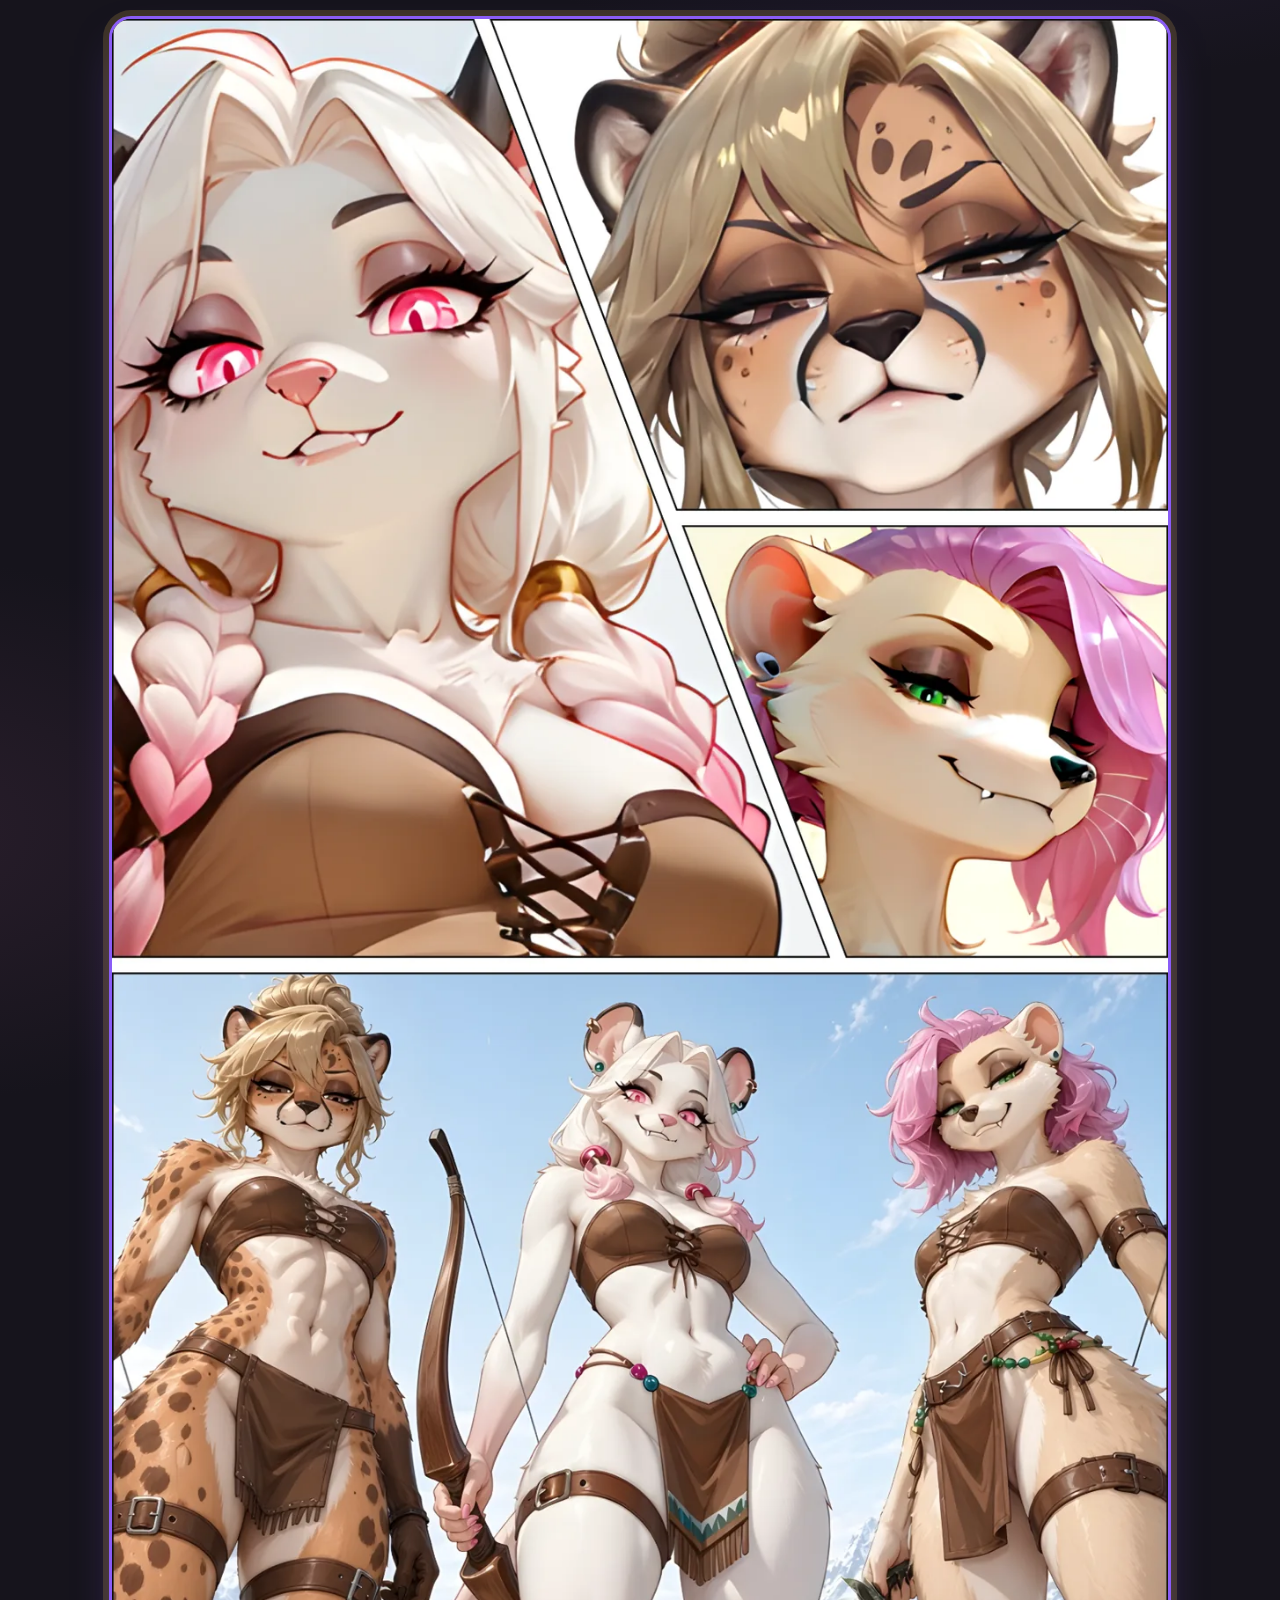
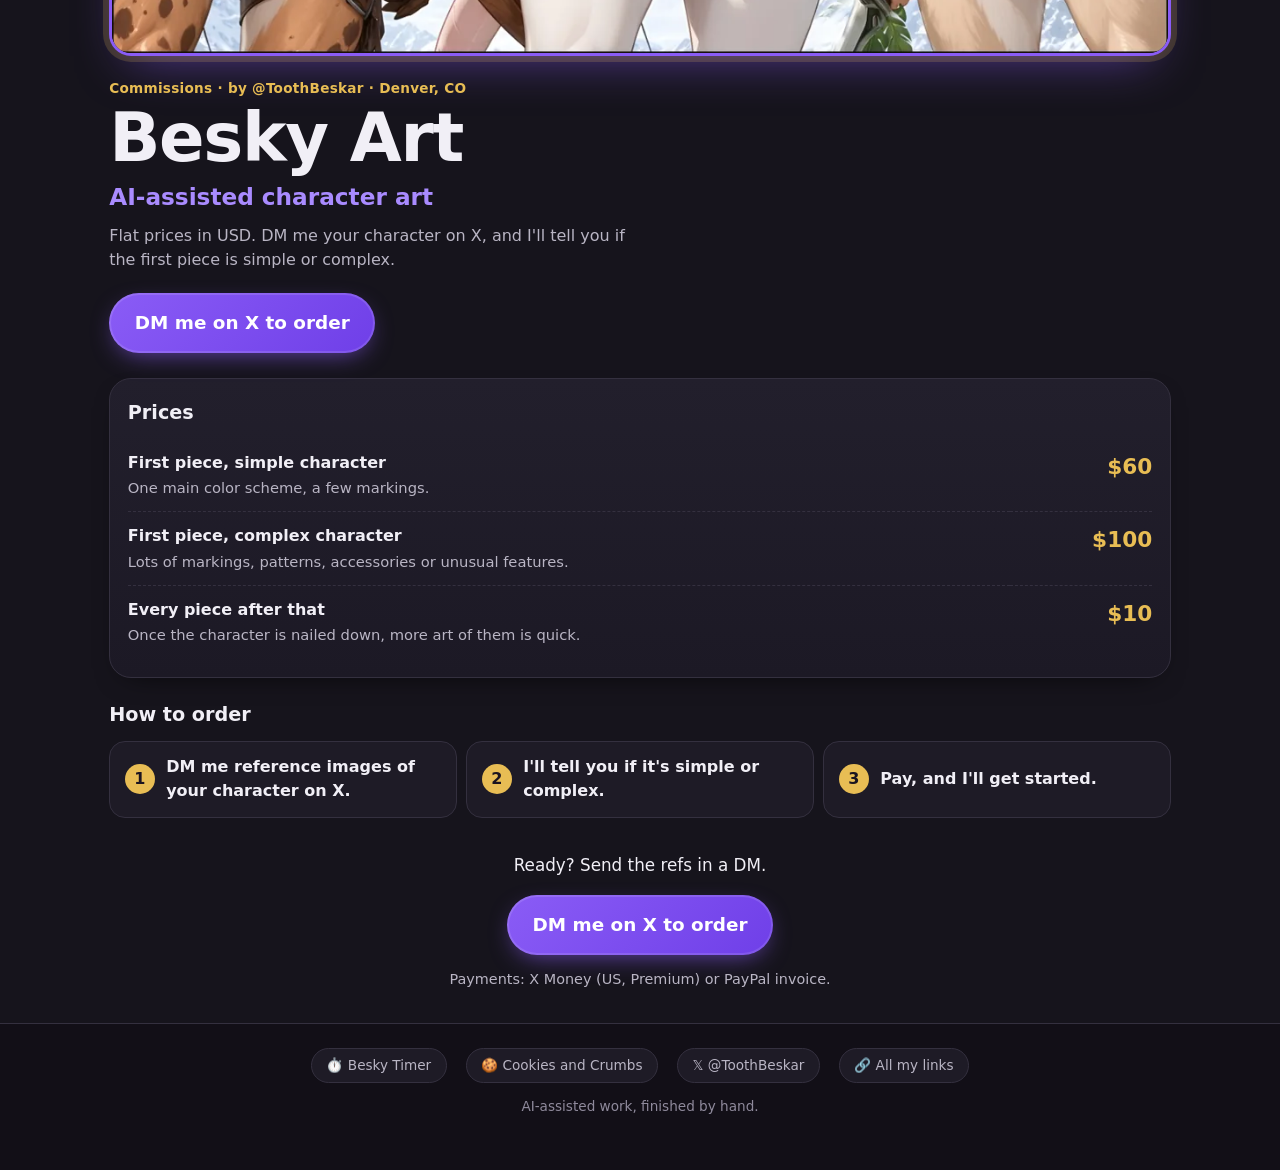
==== commit 1e46d429: "Add the commission comic as the page cover. Show the full page above the prices, and use the same im" ====
--- a/index.html
+++ b/index.html
@@ -14,20 +14,26 @@
 <meta property="og:title" content="Besky Art · Commissions">
 <meta property="og:description" content="Character commissions by @ToothBeskar. First piece $60 simple or $100 complex, then $10 each. DM on X to order.">
 <meta property="og:url" content="https://beskartooth.github.io/commissions/">
-<meta property="og:image" content="https://beskartooth.github.io/commissions/assets/og-image.jpg?v=2">
+<meta property="og:image" content="https://beskartooth.github.io/commissions/assets/cover.jpg?v=3">
+<meta property="og:image:type" content="image/jpeg">
 <meta property="og:image:width" content="1200">
-<meta property="og:image:height" content="630">
-<meta property="og:image:alt" content="Besky Art commissions. DM @ToothBeskar on X to order.">
+<meta property="og:image:height" content="1857">
+<meta property="og:image:alt" content="Example commission art by Besky">
 <meta name="twitter:card" content="summary_large_image">
 <meta name="twitter:site" content="@ToothBeskar">
 <meta name="twitter:creator" content="@ToothBeskar">
 <meta name="twitter:title" content="Besky Art · Commissions">
 <meta name="twitter:description" content="Character commissions by @ToothBeskar. First piece $60 simple or $100 complex, then $10 each. DM on X to order.">
-<meta name="twitter:image" content="https://beskartooth.github.io/commissions/assets/og-image.jpg?v=2">
-<link rel="preload" as="image" href="assets/besky-hero-540.webp" imagesrcset="assets/besky-hero-540.webp 540w, assets/besky-hero.webp 720w" imagesizes="(min-width: 900px) 360px, 70vw">
+<meta name="twitter:image" content="https://beskartooth.github.io/commissions/assets/cover.jpg?v=3">
+<meta name="twitter:image:alt" content="Example commission art by Besky">
+<link rel="preload" as="image" href="assets/cover.webp" imagesrcset="assets/cover-800.webp 800w, assets/cover.webp 1200w" imagesizes="(min-width: 1100px) 1060px, calc(100vw - 2rem)">
 <link rel="stylesheet" href="style.css">
 </head>
 <body>
+
+<figure class="cover">
+  <img src="assets/cover.webp" srcset="assets/cover-800.webp 800w, assets/cover.webp 1200w" sizes="(min-width: 1100px) 1060px, calc(100vw - 2rem)" width="1200" height="1857" alt="Example commission art by Besky" fetchpriority="high">
+</figure>
 
 <header class="hero">
   <div class="hero-text">
@@ -39,9 +45,6 @@
       <a class="cta" href="https://x.com/ToothBeskar" target="_blank" rel="noopener">DM me on X to order</a>
     </div>
   </div>
-  <figure class="hero-art">
-    <img src="assets/besky-hero-540.webp" srcset="assets/besky-hero-540.webp 540w, assets/besky-hero.webp 720w" sizes="(min-width: 900px) 360px, 70vw" width="540" height="960" alt="Besky, a charcoal-furred character with purple rosettes, a pink tank top and a gold tail band" fetchpriority="high">
-  </figure>
 </header>
 
 <section class="prices" aria-labelledby="prices-title">
--- a/style.css
+++ b/style.css
@@ -9,7 +9,10 @@
 body{margin:0;background:radial-gradient(1200px 600px at 80% -10%,#2a2140 0%,transparent 60%),radial-gradient(900px 500px at -10% 30%,#2a1e2c 0%,transparent 55%),var(--bg);
   color:var(--text);font:16px/1.5 ui-rounded,"SF Pro Rounded","Nunito","Segoe UI",system-ui,-apple-system,Roboto,sans-serif;}
 a{color:var(--purple2)}
-.hero{max-width:1100px;margin:0 auto;padding:2rem 1.2rem 1rem;display:grid;gap:1.5rem;align-items:center}
+.cover{max-width:1100px;margin:1rem auto 0;padding:0 1.2rem}
+.cover img{display:block;width:100%;height:auto;border-radius:22px;background:#efedf4;border:3px solid var(--purple);
+  box-shadow:0 0 0 6px rgba(232,189,84,.18),0 20px 50px -20px rgba(138,92,246,.6)}
+.hero{max-width:1100px;margin:0 auto;padding:1.4rem 1.2rem .4rem}
 .kicker{margin:0;color:var(--gold);font-size:.85rem;font-weight:700;letter-spacing:.02em}
 h1{font-size:clamp(2.4rem,9vw,4.2rem);line-height:1.05;margin:.3rem 0 .4rem;letter-spacing:-.02em}
 .tagline{font-size:clamp(1.1rem,4.4vw,1.45rem);color:var(--purple2);font-weight:700;margin:0 0 .6rem}
@@ -19,9 +22,6 @@
 .cta:hover,.cta:focus-visible{transform:translateY(-2px)}
 .cta:focus-visible{outline:3px solid var(--gold);outline-offset:3px}
 .pay-note{color:var(--soft);font-size:.9rem;margin:.9rem 0 0}
-.hero-art{margin:0 auto;width:min(70vw,340px);background:#efedf4;border-radius:28px;padding:10px;border:3px solid var(--purple);
-  box-shadow:0 0 0 6px rgba(232,189,84,.18),0 20px 50px -20px rgba(138,92,246,.6)}
-.hero-art img{display:block;width:100%;height:auto;border-radius:20px}
 .hero-actions{display:flex;flex-wrap:wrap;gap:.7rem;align-items:center}
 .steps{max-width:1100px;margin:0 auto;padding:0 1.2rem 1rem}
 .steps h2,.card h2{font-size:1.2rem;margin:0 0 .7rem}
@@ -47,24 +47,10 @@
 @media (min-width:800px){
   .steps ol{grid-template-columns:repeat(3,1fr)}
 }
-@media (max-width:899px){
-  .hero{grid-template-columns:minmax(0,1fr) auto;align-items:start;column-gap:.9rem;row-gap:.15rem;padding-top:1.25rem}
-  .hero-text{display:contents}
-  .kicker{grid-column:1;grid-row:1}
-  h1{grid-column:1;grid-row:2;font-size:clamp(2rem,8vw,2.8rem);margin:.15rem 0 .2rem}
-  .tagline{grid-column:1;grid-row:3;margin:0}
-  .hero-art{grid-column:2;grid-row:1 / span 3;width:104px;margin:.15rem 0 0;padding:6px;border-width:2px;border-radius:18px;align-self:start;
-    box-shadow:0 0 0 4px rgba(232,189,84,.18),0 12px 28px -16px rgba(138,92,246,.6)}
-  .hero-art img{border-radius:12px}
-  .lead{grid-column:1 / -1;grid-row:4;margin:.85rem 0 1rem}
-  .hero-actions{grid-column:1 / -1;grid-row:5}
+@media (max-width:699px){
+  .cover{margin-top:.75rem}
+  .cover img{border-width:2px;border-radius:16px;box-shadow:0 0 0 4px rgba(232,189,84,.18),0 14px 30px -18px rgba(138,92,246,.6)}
+  .hero{padding-top:1.1rem}
   td:last-child{font-size:1.2rem}
 }
-@media (min-width:900px){
-  .hero{grid-template-columns:1.3fr 1fr;padding-top:3.5rem;align-items:center}
-  .hero-text{display:block}
-  .hero-art{width:360px;margin:0 auto;padding:10px;border-width:3px;border-radius:28px;
-    box-shadow:0 0 0 6px rgba(232,189,84,.18),0 20px 50px -20px rgba(138,92,246,.6)}
-  .hero-art img{border-radius:20px}
-}
 @media (prefers-reduced-motion:reduce){.cta{transition:none}}
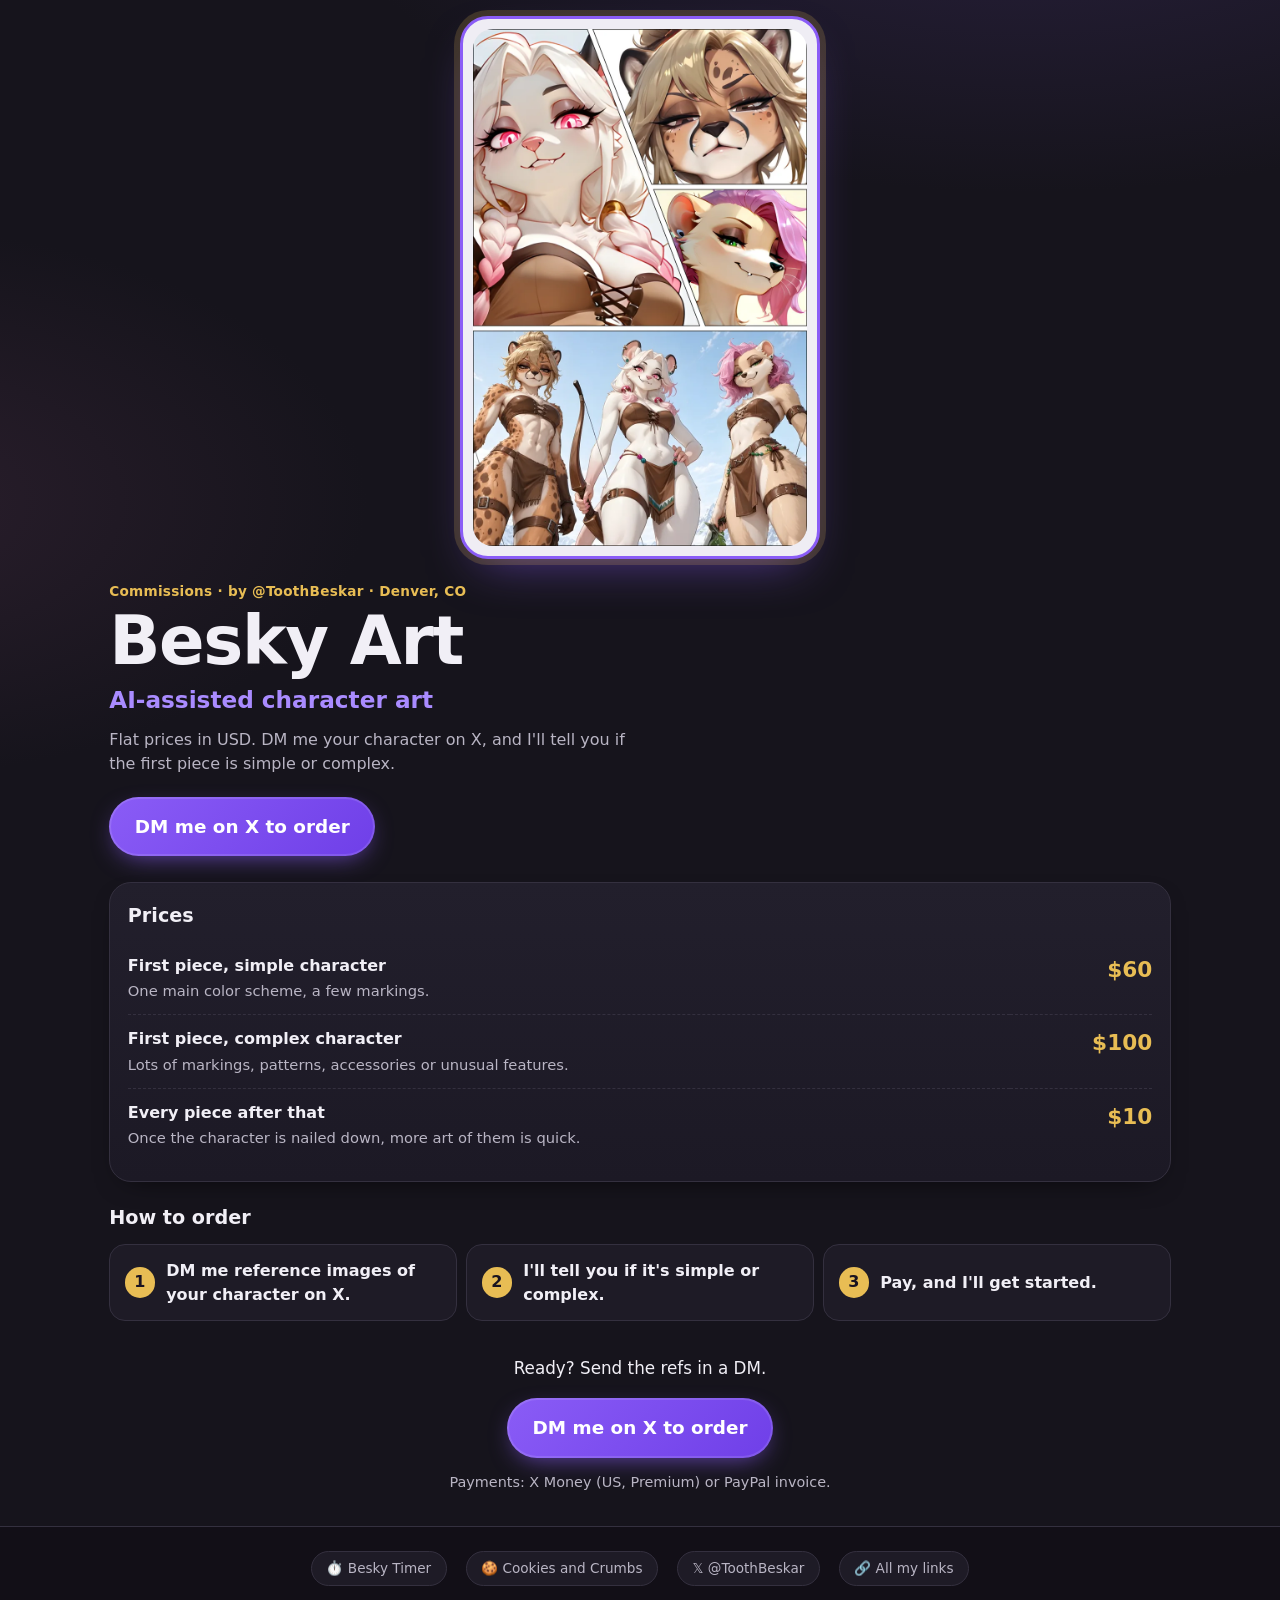
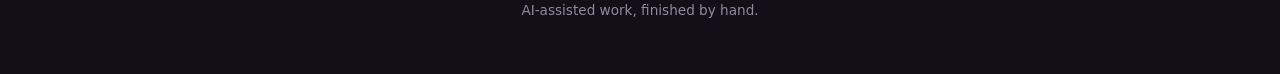
==== commit 63056bfb: "Shrink the cover to the old hero frame size. Use the same centered width as the previous portrait: 7" ====
--- a/index.html
+++ b/index.html
@@ -26,13 +26,13 @@
 <meta name="twitter:description" content="Character commissions by @ToothBeskar. First piece $60 simple or $100 complex, then $10 each. DM on X to order.">
 <meta name="twitter:image" content="https://beskartooth.github.io/commissions/assets/cover.jpg?v=3">
 <meta name="twitter:image:alt" content="Example commission art by Besky">
-<link rel="preload" as="image" href="assets/cover.webp" imagesrcset="assets/cover-800.webp 800w, assets/cover.webp 1200w" imagesizes="(min-width: 1100px) 1060px, calc(100vw - 2rem)">
+<link rel="preload" as="image" href="assets/cover.webp" imagesrcset="assets/cover-800.webp 800w, assets/cover.webp 1200w" imagesizes="(min-width: 900px) 334px, calc(min(70vw, 340px) - 26px)">
 <link rel="stylesheet" href="style.css">
 </head>
 <body>
 
 <figure class="cover">
-  <img src="assets/cover.webp" srcset="assets/cover-800.webp 800w, assets/cover.webp 1200w" sizes="(min-width: 1100px) 1060px, calc(100vw - 2rem)" width="1200" height="1857" alt="Example commission art by Besky" fetchpriority="high">
+  <img src="assets/cover.webp" srcset="assets/cover-800.webp 800w, assets/cover.webp 1200w" sizes="(min-width: 900px) 334px, calc(min(70vw, 340px) - 26px)" width="1200" height="1857" alt="Example commission art by Besky" fetchpriority="high">
 </figure>
 
 <header class="hero">
--- a/style.css
+++ b/style.css
@@ -9,9 +9,10 @@
 body{margin:0;background:radial-gradient(1200px 600px at 80% -10%,#2a2140 0%,transparent 60%),radial-gradient(900px 500px at -10% 30%,#2a1e2c 0%,transparent 55%),var(--bg);
   color:var(--text);font:16px/1.5 ui-rounded,"SF Pro Rounded","Nunito","Segoe UI",system-ui,-apple-system,Roboto,sans-serif;}
 a{color:var(--purple2)}
-.cover{max-width:1100px;margin:1rem auto 0;padding:0 1.2rem}
-.cover img{display:block;width:100%;height:auto;border-radius:22px;background:#efedf4;border:3px solid var(--purple);
+/* Same on-screen frame as the old .hero-art: min(70vw, 340px), 360px from 900px up. */
+.cover{margin:1rem auto 0;width:min(70vw,340px);max-width:340px;padding:10px;background:#efedf4;border-radius:28px;border:3px solid var(--purple);
   box-shadow:0 0 0 6px rgba(232,189,84,.18),0 20px 50px -20px rgba(138,92,246,.6)}
+.cover img{display:block;width:100%;max-width:100%;height:auto;max-height:calc((min(70vw, 340px) - 26px) * 1.7778);margin:0 auto;border-radius:20px;object-fit:contain}
 .hero{max-width:1100px;margin:0 auto;padding:1.4rem 1.2rem .4rem}
 .kicker{margin:0;color:var(--gold);font-size:.85rem;font-weight:700;letter-spacing:.02em}
 h1{font-size:clamp(2.4rem,9vw,4.2rem);line-height:1.05;margin:.3rem 0 .4rem;letter-spacing:-.02em}
@@ -48,9 +49,11 @@
   .steps ol{grid-template-columns:repeat(3,1fr)}
 }
 @media (max-width:699px){
-  .cover{margin-top:.75rem}
-  .cover img{border-width:2px;border-radius:16px;box-shadow:0 0 0 4px rgba(232,189,84,.18),0 14px 30px -18px rgba(138,92,246,.6)}
   .hero{padding-top:1.1rem}
   td:last-child{font-size:1.2rem}
 }
+@media (min-width:900px){
+  .cover{width:360px;max-width:360px}
+  .cover img{max-height:calc((360px - 26px) * 1.7778)}
+}
 @media (prefers-reduced-motion:reduce){.cta{transition:none}}
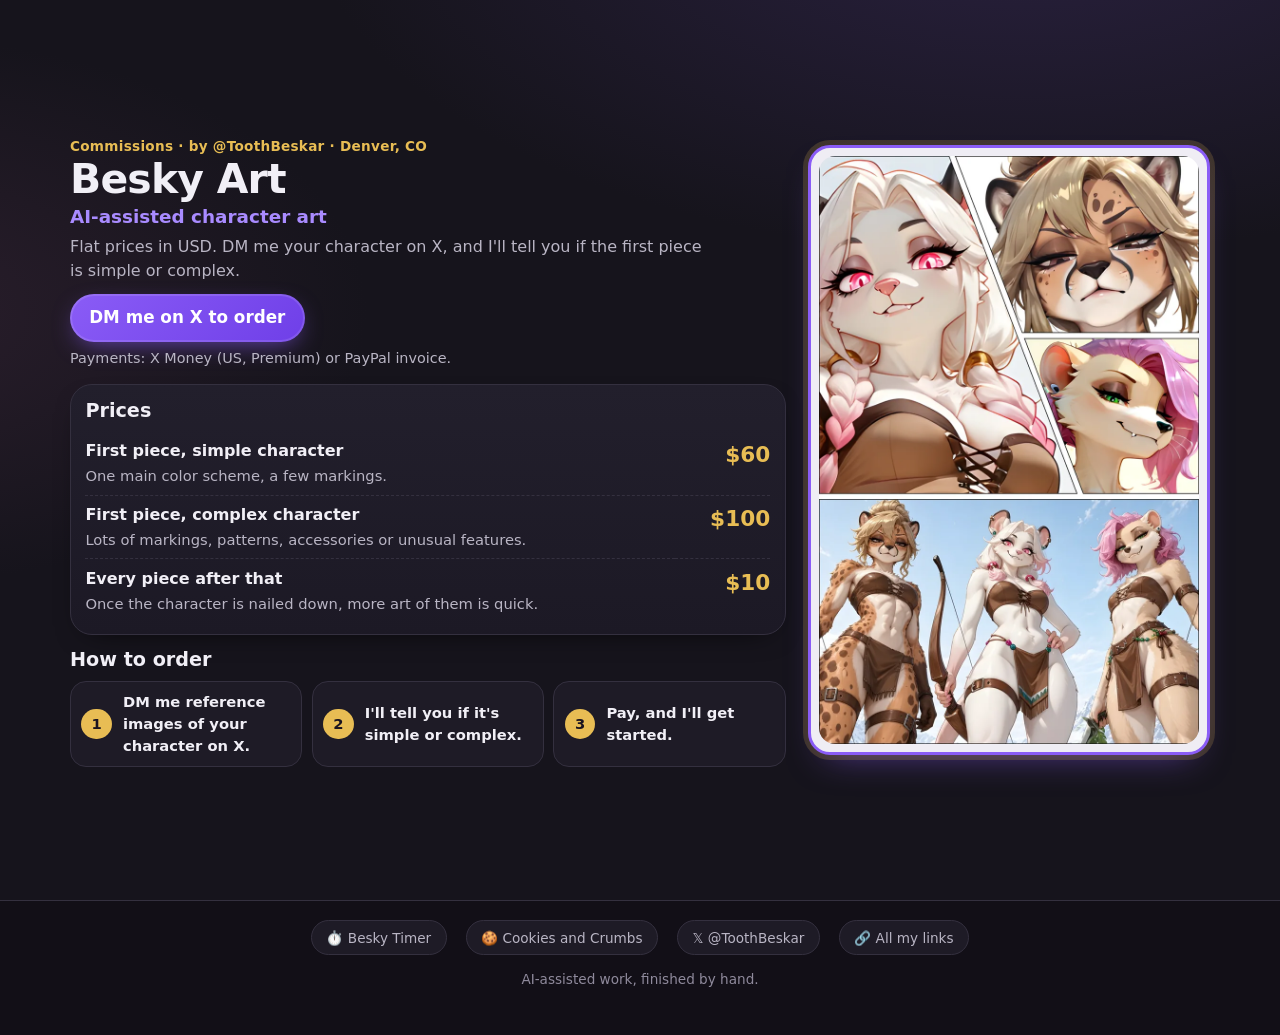
==== commit 5a2b7506: "Place the cover beside the commission details. On wide screens the comic sits on the right, like the" ====
--- a/index.html
+++ b/index.html
@@ -26,15 +26,13 @@
 <meta name="twitter:description" content="Character commissions by @ToothBeskar. First piece $60 simple or $100 complex, then $10 each. DM on X to order.">
 <meta name="twitter:image" content="https://beskartooth.github.io/commissions/assets/cover.jpg?v=3">
 <meta name="twitter:image:alt" content="Example commission art by Besky">
-<link rel="preload" as="image" href="assets/cover.webp" imagesrcset="assets/cover-800.webp 800w, assets/cover.webp 1200w" imagesizes="(min-width: 900px) 334px, calc(min(70vw, 340px) - 26px)">
-<link rel="stylesheet" href="style.css">
+<link rel="preload" as="image" href="assets/cover.webp?v=5" imagesrcset="assets/cover-800.webp?v=5 800w, assets/cover.webp?v=5 1200w" imagesizes="(min-width: 800px) 380px, 70vw">
+<link rel="stylesheet" href="style.css?v=5">
 </head>
 <body>
 
-<figure class="cover">
-  <img src="assets/cover.webp" srcset="assets/cover-800.webp 800w, assets/cover.webp 1200w" sizes="(min-width: 900px) 334px, calc(min(70vw, 340px) - 26px)" width="1200" height="1857" alt="Example commission art by Besky" fetchpriority="high">
-</figure>
-
+<div class="sheet">
+<div class="info">
 <header class="hero">
   <div class="hero-text">
     <p class="kicker">Commissions · by @ToothBeskar · Denver, CO</p>
@@ -44,6 +42,7 @@
     <div class="hero-actions">
       <a class="cta" href="https://x.com/ToothBeskar" target="_blank" rel="noopener">DM me on X to order</a>
     </div>
+    <p class="pay-note">Payments: X Money (US, Premium) or PayPal invoice.</p>
   </div>
 </header>
 
@@ -75,12 +74,12 @@
     <li><span aria-hidden="true">3</span>Pay, and I'll get started.</li>
   </ol>
 </section>
+</div>
 
-<section class="order">
-  <p>Ready? Send the refs in a DM.</p>
-  <a class="cta" href="https://x.com/ToothBeskar" target="_blank" rel="noopener">DM me on X to order</a>
-  <p class="pay-note">Payments: X Money (US, Premium) or PayPal invoice.</p>
-</section>
+<figure class="cover">
+  <img src="assets/cover.webp?v=5" srcset="assets/cover-800.webp?v=5 800w, assets/cover.webp?v=5 1200w" sizes="(min-width: 800px) 380px, 70vw" width="1200" height="1857" alt="Example commission art by Besky" fetchpriority="high">
+</figure>
+</div>
 
 <footer>
   <nav>
--- a/style.css
+++ b/style.css
@@ -9,27 +9,28 @@
 body{margin:0;background:radial-gradient(1200px 600px at 80% -10%,#2a2140 0%,transparent 60%),radial-gradient(900px 500px at -10% 30%,#2a1e2c 0%,transparent 55%),var(--bg);
   color:var(--text);font:16px/1.5 ui-rounded,"SF Pro Rounded","Nunito","Segoe UI",system-ui,-apple-system,Roboto,sans-serif;}
 a{color:var(--purple2)}
-/* Same on-screen frame as the old .hero-art: min(70vw, 340px), 360px from 900px up. */
-.cover{margin:1rem auto 0;width:min(70vw,340px);max-width:340px;padding:10px;background:#efedf4;border-radius:28px;border:3px solid var(--purple);
-  box-shadow:0 0 0 6px rgba(232,189,84,.18),0 20px 50px -20px rgba(138,92,246,.6)}
-.cover img{display:block;width:100%;max-width:100%;height:auto;max-height:calc((min(70vw, 340px) - 26px) * 1.7778);margin:0 auto;border-radius:20px;object-fit:contain}
-.hero{max-width:1100px;margin:0 auto;padding:1.4rem 1.2rem .4rem}
+.sheet{max-width:1180px;margin:0 auto;padding:.85rem 1.1rem 1.4rem;display:flex;flex-direction:column}
+.info{min-width:0}
+.cover{order:-1;width:fit-content;max-width:min(78vw,320px);margin:0 auto .35rem;padding:8px;background:#efedf4;border-radius:22px;border:3px solid var(--purple);
+  box-shadow:0 0 0 5px rgba(232,189,84,.18),0 16px 36px -18px rgba(138,92,246,.6)}
+.cover img{display:block;width:auto;height:auto;max-width:min(72vw,280px);max-height:38vh;margin:0 auto;object-fit:contain;border-radius:16px}
+.hero{margin:0;padding:.15rem 0 .2rem}
 .kicker{margin:0;color:var(--gold);font-size:.85rem;font-weight:700;letter-spacing:.02em}
 h1{font-size:clamp(2.4rem,9vw,4.2rem);line-height:1.05;margin:.3rem 0 .4rem;letter-spacing:-.02em}
 .tagline{font-size:clamp(1.1rem,4.4vw,1.45rem);color:var(--purple2);font-weight:700;margin:0 0 .6rem}
-.lead{color:var(--soft);margin:0 0 1.3rem;max-width:34rem}
+.lead{color:var(--soft);margin:0 0 .85rem;max-width:40rem}
 .cta{display:inline-block;background:linear-gradient(135deg,var(--purple),#6f3fe8);color:#fff;text-decoration:none;font-weight:800;font-size:1.15rem;
   padding:1rem 1.6rem;border-radius:999px;box-shadow:0 8px 24px -8px rgba(138,92,246,.7),inset 0 0 0 2px rgba(255,255,255,.12);transition:transform .15s}
 .cta:hover,.cta:focus-visible{transform:translateY(-2px)}
 .cta:focus-visible{outline:3px solid var(--gold);outline-offset:3px}
 .pay-note{color:var(--soft);font-size:.9rem;margin:.9rem 0 0}
 .hero-actions{display:flex;flex-wrap:wrap;gap:.7rem;align-items:center}
-.steps{max-width:1100px;margin:0 auto;padding:0 1.2rem 1rem}
+.steps{margin:.9rem 0 0;padding:0}
 .steps h2,.card h2{font-size:1.2rem;margin:0 0 .7rem}
 .steps ol{list-style:none;margin:0;padding:0;display:grid;grid-template-columns:1fr;gap:.6rem}
 .steps li{background:var(--bg2);border:1px solid var(--line);border-radius:16px;padding:.85rem .9rem;display:flex;gap:.7rem;align-items:center;font-weight:600;font-size:1rem}
 .steps li span{flex:none;width:1.9rem;height:1.9rem;border-radius:50%;display:grid;place-items:center;background:var(--gold);color:#1a1420;font-weight:900}
-.prices{max-width:1100px;margin:1.2rem auto 1.4rem;padding:0 1.2rem}
+.prices{margin:.85rem 0 0;padding:0}
 .card{background:linear-gradient(180deg,var(--card),#1c1925);border:1px solid var(--line);border-radius:var(--r);padding:1.2rem 1.1rem;box-shadow:0 10px 30px -18px #000}
 .card h2{color:var(--text)}
 table{width:100%;border-collapse:collapse}
@@ -38,22 +39,29 @@
 td:last-child{text-align:right;white-space:nowrap;padding-left:.8rem;font-weight:800;color:var(--gold);font-size:1.35rem}
 .price-name{display:block;font-weight:700;color:var(--text)}
 .price-note{display:block;color:var(--soft);font-weight:500;font-size:.92rem;margin-top:.15rem}
-.order{text-align:center;max-width:700px;margin:1.2rem auto 2rem;padding:0 1.2rem}
-.order p:first-child{font-size:1.05rem}
-footer{border-top:1px solid var(--line);padding:1.5rem 1.2rem 2.5rem;text-align:center;color:var(--gray);font-size:.85rem;background:#120f17}
+footer{border-top:1px solid var(--line);padding:1.2rem 1.2rem 2rem;text-align:center;color:var(--gray);font-size:.85rem;background:#120f17}
 footer nav{display:flex;flex-wrap:wrap;justify-content:center;gap:.6rem 1.2rem;margin-bottom:.8rem}
 footer nav a{color:var(--soft);text-decoration:none;background:var(--bg2);border:1px solid var(--line);border-radius:999px;padding:.4rem .9rem}
 footer nav a:hover,footer nav a:focus-visible{color:var(--text);border-color:var(--purple)}
 footer nav a:focus-visible{outline:3px solid var(--gold);outline-offset:3px}
-@media (min-width:800px){
-  .steps ol{grid-template-columns:repeat(3,1fr)}
-}
 @media (max-width:699px){
-  .hero{padding-top:1.1rem}
   td:last-child{font-size:1.2rem}
 }
-@media (min-width:900px){
-  .cover{width:360px;max-width:360px}
-  .cover img{max-height:calc((360px - 26px) * 1.7778)}
+@media (min-width:800px){
+  .sheet{min-height:100vh;display:grid;grid-template-columns:minmax(0,1fr) auto;align-items:center;gap:1rem 1.4rem;padding:.7rem 1.25rem}
+  .cover{order:0;justify-self:end;align-self:center;max-width:none;margin:0}
+  .cover img{max-width:min(34vw,380px);max-height:calc(100vh - 2.75rem)}
+  h1{font-size:clamp(2.3rem,3.2vw,3rem);margin:.1rem 0 .15rem}
+  .tagline{font-size:1.15rem;margin:0 0 .3rem}
+  .lead{margin:0 0 .65rem}
+  .cta{font-size:1.05rem;padding:.72rem 1.2rem}
+  .pay-note{margin:.4rem 0 0}
+  .prices{margin:.7rem 0 0}
+  .card{padding:.7rem .9rem}
+  .steps{margin:.7rem 0 0}
+  .steps h2,.card h2{margin:0 0 .4rem}
+  .steps ol{grid-template-columns:repeat(3,1fr)}
+  .steps li{padding:.55rem .65rem;font-size:.92rem}
+  td{padding:.45rem 0}
 }
 @media (prefers-reduced-motion:reduce){.cta{transition:none}}
